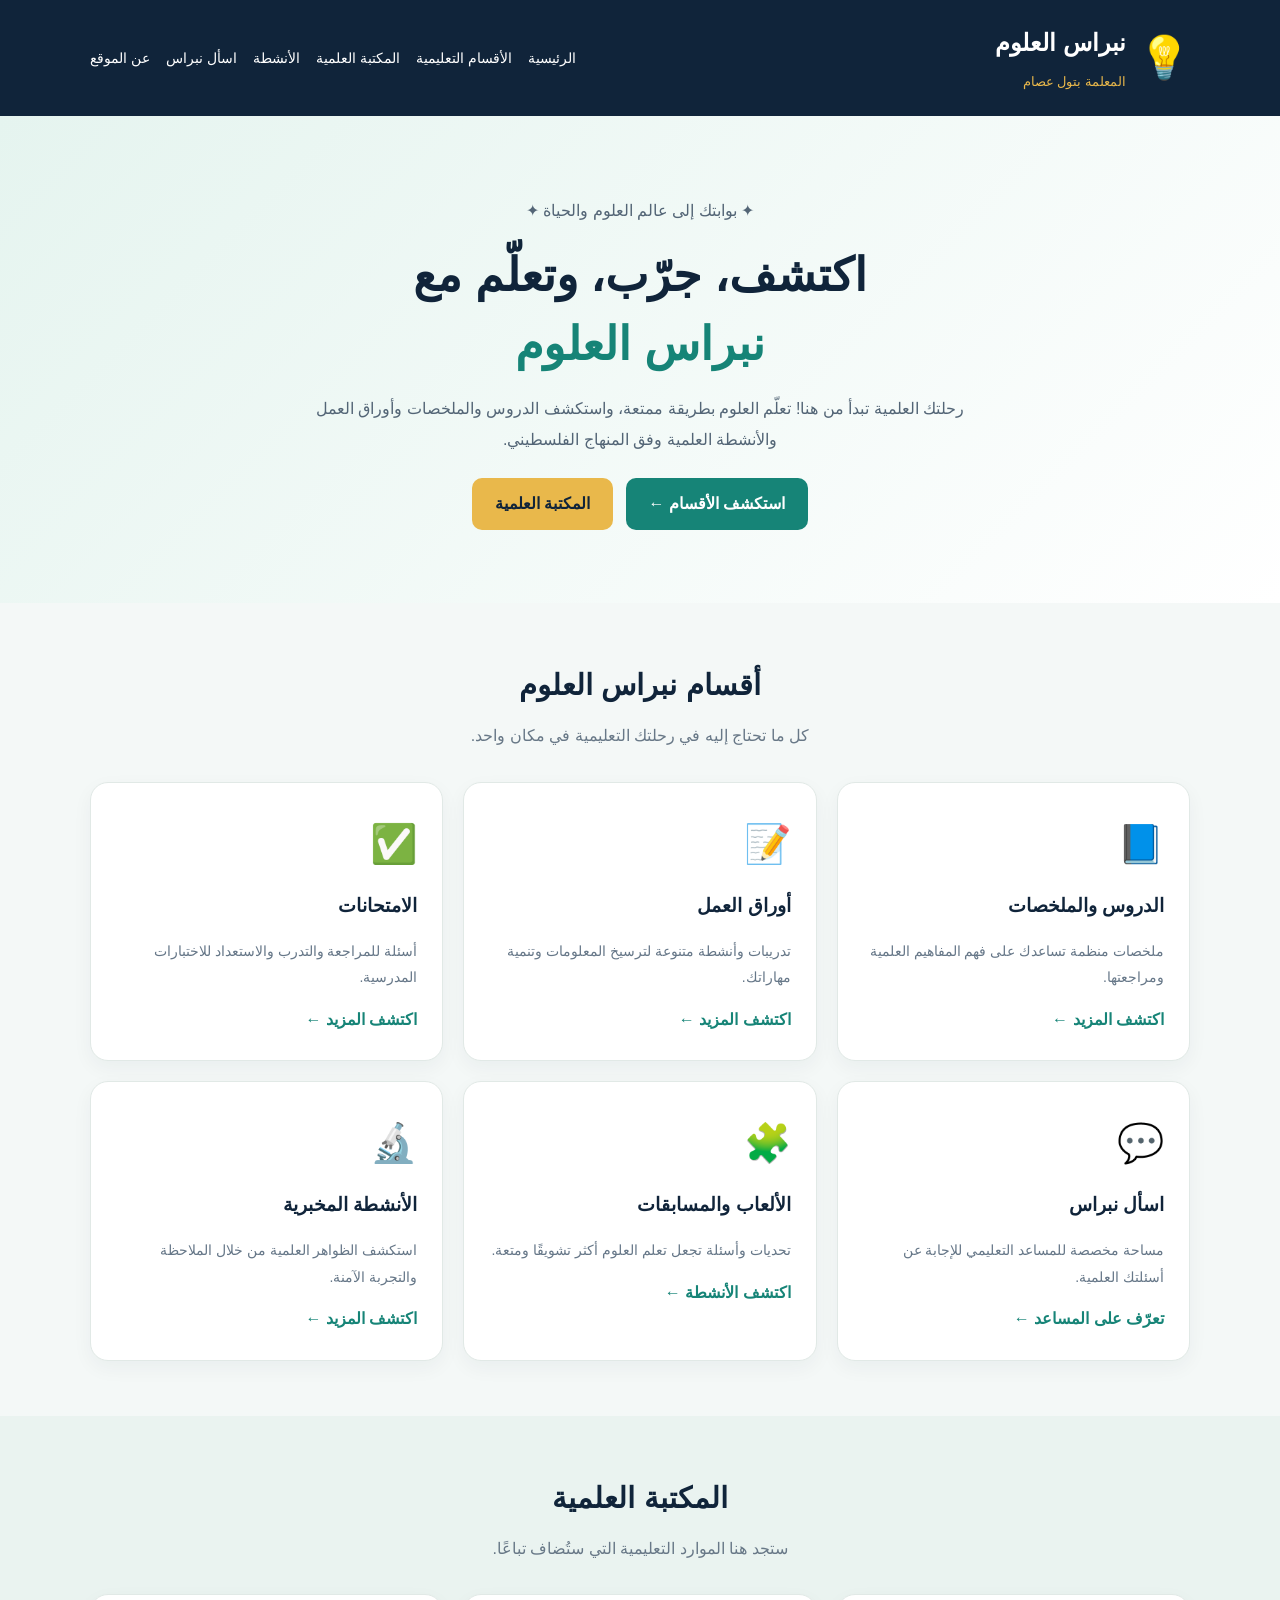
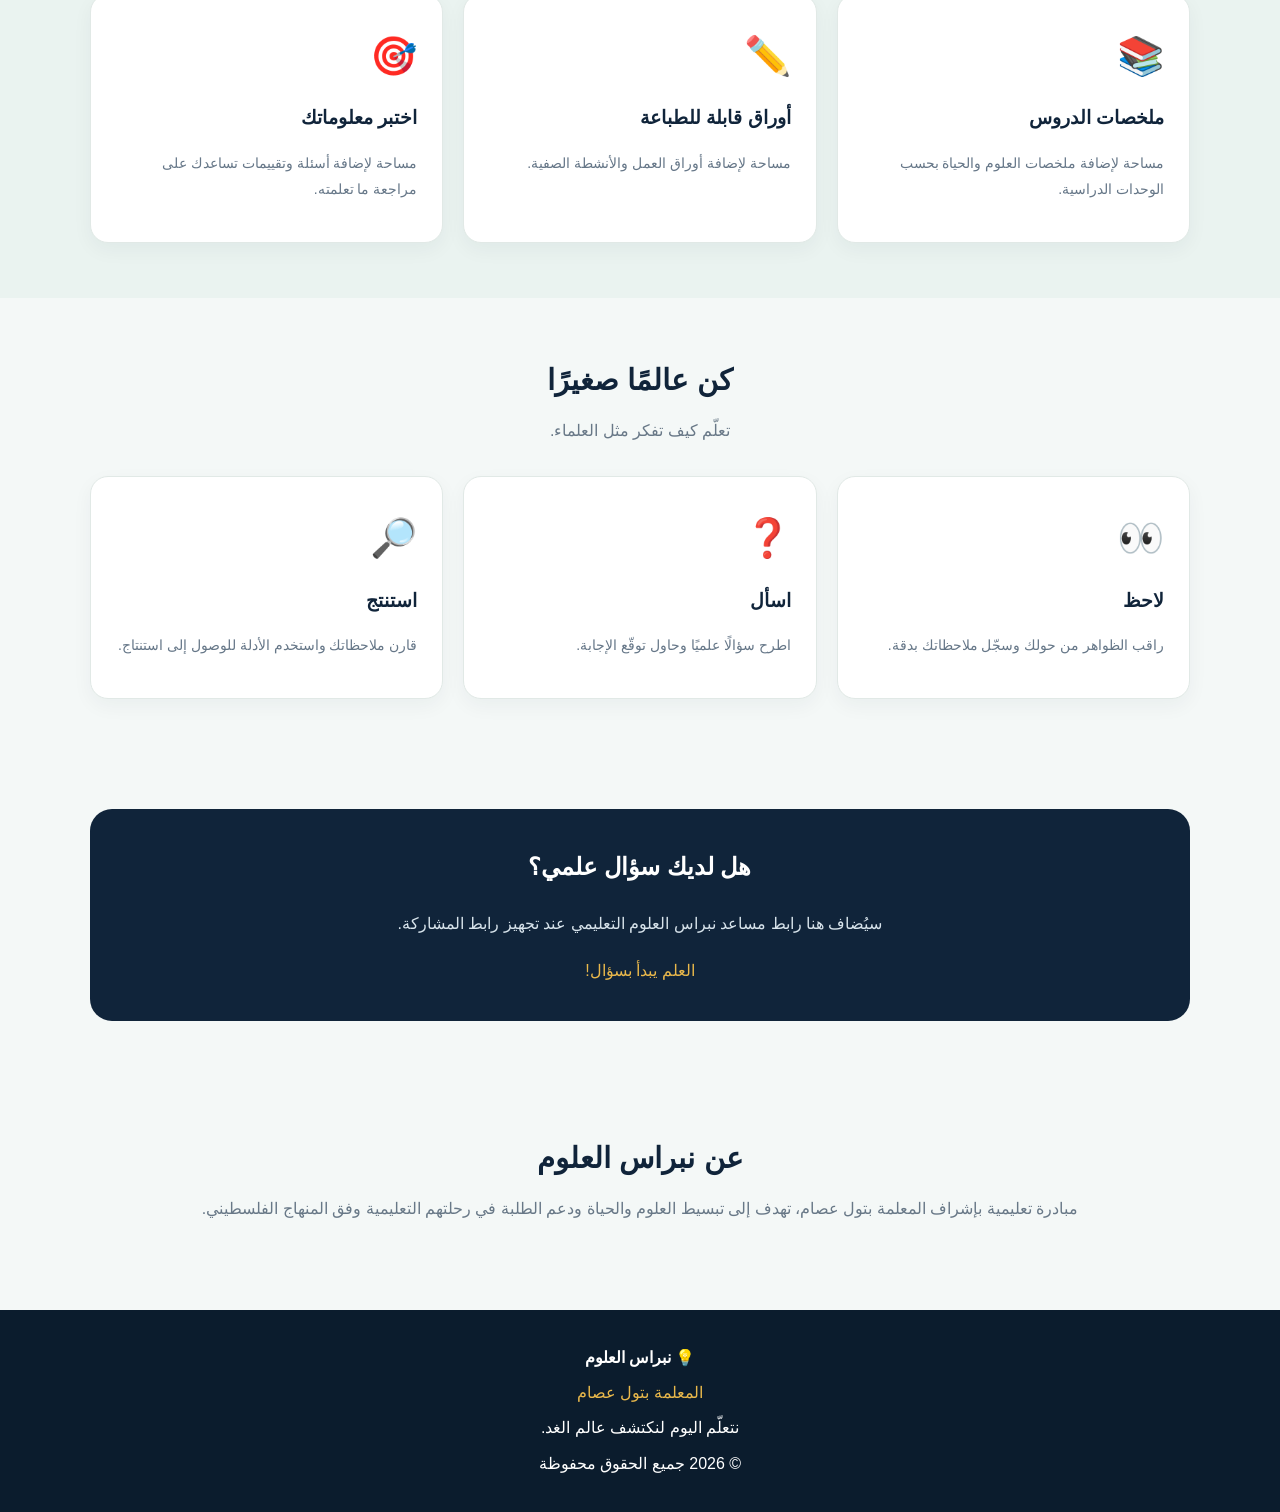
==== index.html @ f8dbb3ec "Create index.html" ====
<!DOCTYPE html>
<html lang="ar" dir="rtl">
<head>
<meta charset="UTF-8">
<meta name="viewport" content="width=device-width, initial-scale=1.0">
<meta name="theme-color" content="#10243a">
<title>نبراس العلوم | المعلمة بتول عصام</title>
<style>
:root {
  --navy: #10243a;
  --green: #168477;
  --gold: #e9b84b;
  --light: #f4f8f7;
  --white: #ffffff;
}
* { box-sizing: border-box; }
html { scroll-behavior: smooth; }
body {
  margin: 0;
  font-family: Tahoma, Arial, sans-serif;
  background: var(--light);
  color: #263849;
  line-height: 1.9;
}
.container {
  width: 92%;
  max-width: 1100px;
  margin: auto;
}
header {
  background: var(--navy);
  color: white;
  padding: 18px 0;
}
.header-content {
  display: flex;
  align-items: center;
  justify-content: space-between;
  gap: 15px;
}
.logo {
  display: flex;
  align-items: center;
  gap: 12px;
}
.logo-icon { font-size: 42px; }
.logo h1 { font-size: 24px; margin: 0; }
.logo small { color: var(--gold); }
nav {
  display: flex;
  flex-wrap: wrap;
  gap: 16px;
}
nav a {
  color: white;
  text-decoration: none;
  font-size: 14px;
}
nav a:hover { color: var(--gold); }
.hero {
  padding: 65px 0;
  background: linear-gradient(135deg, #e5f4ef, #ffffff);
  text-align: center;
}
.hero h2 {
  color: var(--navy);
  font-size: clamp(30px, 5vw, 46px);
  line-height: 1.5;
  margin: 10px 0;
}
.hero h2 span { color: var(--green); }
.hero p {
  max-width: 700px;
  margin: 15px auto;
  color: #536576;
}
.button {
  display: inline-block;
  padding: 11px 23px;
  margin: 8px 4px;
  border-radius: 10px;
  background: var(--green);
  color: white;
  text-decoration: none;
  font-weight: bold;
}
.button.secondary {
  background: var(--gold);
  color: var(--navy);
}
section { padding: 55px 0; }
.section-title {
  text-align: center;
  color: var(--navy);
  font-size: 29px;
  margin: 0 0 8px;
}
.section-desc {
  text-align: center;
  color: #687887;
  margin: 0 auto 30px;
}
.cards {
  display: grid;
  grid-template-columns: repeat(3, 1fr);
  gap: 20px;
}
.card {
  background: var(--white);
  padding: 25px;
  border-radius: 18px;
  border: 1px solid #e1e9e6;
  box-shadow: 0 7px 20px #10243a0c;
  transition: transform .2s;
}
.card:hover { transform: translateY(-4px); }
.card .icon { font-size: 38px; }
.card h3 { color: var(--navy); margin: 8px 0; }
.card p { color: #667788; font-size: 14px; }
.card a {
  color: var(--green);
  font-weight: bold;
  text-decoration: none;
}
.soft { background: #eaf3f0; }
.callout {
  background: var(--navy);
  color: white;
  padding: 35px;
  border-radius: 22px;
  text-align: center;
}
.callout h2 { margin-top: 0; }
.callout p { color: #d7e3eb; }
footer {
  background: #0b1c2d;
  color: white;
  text-align: center;
  padding: 28px 10px;
}
footer p { margin: 5px; }
.gold { color: var(--gold); }
@media (max-width: 760px) {
  .header-content {
    flex-direction: column;
    text-align: center;
  }
  nav { justify-content: center; gap: 10px 14px; }
  .cards { grid-template-columns: repeat(2, 1fr); }
  .hero { padding: 45px 0; }
}
@media (max-width: 480px) {
  .cards { grid-template-columns: 1fr; }
  .logo h1 { font-size: 21px; }
  nav a { font-size: 13px; }
  .callout { padding: 25px 18px; }
}
</style>
</head>
<body>

<header id="home">
  <div class="container header-content">
    <div class="logo">
      <span class="logo-icon">💡</span>
      <div>
        <h1>نبراس العلوم</h1>
        <small>المعلمة بتول عصام</small>
      </div>
    </div>
    <nav>
      <a href="#home">الرئيسية</a>
      <a href="#sections">الأقسام التعليمية</a>
      <a href="#library">المكتبة العلمية</a>
      <a href="#activities">الأنشطة</a>
      <a href="#ask">اسأل نبراس</a>
      <a href="#about">عن الموقع</a>
    </nav>
  </div>
</header>

<main>
  <section class="hero">
    <div class="container">
      <p>✦ بوابتك إلى عالم العلوم والحياة ✦</p>
      <h2>اكتشف، جرّب، وتعلّم مع<br><span>نبراس العلوم</span></h2>
      <p>
        رحلتك العلمية تبدأ من هنا! تعلّم العلوم بطريقة ممتعة،
        واستكشف الدروس والملخصات وأوراق العمل والأنشطة العلمية
        وفق المنهاج الفلسطيني.
      </p>
      <a class="button" href="#sections">استكشف الأقسام ←</a>
      <a class="button secondary" href="#library">المكتبة العلمية</a>
    </div>
  </section>

  <section id="sections">
    <div class="container">
      <h2 class="section-title">أقسام نبراس العلوم</h2>
      <p class="section-desc">كل ما تحتاج إليه في رحلتك التعليمية في مكان واحد.</p>

      <div class="cards">
        <article class="card">
          <div class="icon">📘</div>
          <h3>الدروس والملخصات</h3>
          <p>ملخصات منظمة تساعدك على فهم المفاهيم العلمية ومراجعتها.</p>
          <a href="#library">اكتشف المزيد ←</a>
        </article>

        <article class="card">
          <div class="icon">📝</div>
          <h3>أوراق العمل</h3>
          <p>تدريبات وأنشطة متنوعة لترسيخ المعلومات وتنمية مهاراتك.</p>
          <a href="#library">اكتشف المزيد ←</a>
        </article>

        <article class="card">
          <div class="icon">✅</div>
          <h3>الامتحانات</h3>
          <p>أسئلة للمراجعة والتدرب والاستعداد للاختبارات المدرسية.</p>
          <a href="#library">اكتشف المزيد ←</a>
        </article>

        <article class="card">
          <div class="icon">💬</div>
          <h3>اسأل نبراس</h3>
          <p>مساحة مخصصة للمساعد التعليمي للإجابة عن أسئلتك العلمية.</p>
          <a href="#ask">تعرّف على المساعد ←</a>
        </article>

        <article class="card">
          <div class="icon">🧩</div>
          <h3>الألعاب والمسابقات</h3>
          <p>تحديات وأسئلة تجعل تعلم العلوم أكثر تشويقًا ومتعة.</p>
          <a href="#activities">اكتشف الأنشطة ←</a>
        </article>

        <article class="card">
          <div class="icon">🔬</div>
          <h3>الأنشطة المخبرية</h3>
          <p>استكشف الظواهر العلمية من خلال الملاحظة والتجربة الآمنة.</p>
          <a href="#activities">اكتشف المزيد ←</a>
        </article>
      </div>
    </div>
  </section>

  <section class="soft" id="library">
    <div class="container">
      <h2 class="section-title">المكتبة العلمية</h2>
      <p class="section-desc">ستجد هنا الموارد التعليمية التي ستُضاف تباعًا.</p>

      <div class="cards">
        <article class="card">
          <div class="icon">📚</div>
          <h3>ملخصات الدروس</h3>
          <p>مساحة لإضافة ملخصات العلوم والحياة بحسب الوحدات الدراسية.</p>
        </article>
        <article class="card">
          <div class="icon">✏️</div>
          <h3>أوراق قابلة للطباعة</h3>
          <p>مساحة لإضافة أوراق العمل والأنشطة الصفية.</p>
        </article>
        <article class="card">
          <div class="icon">🎯</div>
          <h3>اختبر معلوماتك</h3>
          <p>مساحة لإضافة أسئلة وتقييمات تساعدك على مراجعة ما تعلمته.</p>
        </article>
      </div>
    </div>
  </section>

  <section id="activities">
    <div class="container">
      <h2 class="section-title">كن عالمًا صغيرًا</h2>
      <p class="section-desc">تعلّم كيف تفكر مثل العلماء.</p>
      <div class="cards">
        <article class="card">
          <div class="icon">👀</div>
          <h3>لاحظ</h3>
          <p>راقب الظواهر من حولك وسجّل ملاحظاتك بدقة.</p>
        </article>
        <article class="card">
          <div class="icon">❓</div>
          <h3>اسأل</h3>
          <p>اطرح سؤالًا علميًا وحاول توقّع الإجابة.</p>
        </article>
        <article class="card">
          <div class="icon">🔎</div>
          <h3>استنتج</h3>
          <p>قارن ملاحظاتك واستخدم الأدلة للوصول إلى استنتاج.</p>
        </article>
      </div>
    </div>
  </section>

  <section id="ask">
    <div class="container">
      <div class="callout">
        <h2>هل لديك سؤال علمي؟</h2>
        <p>سيُضاف هنا رابط مساعد نبراس العلوم التعليمي عند تجهيز رابط المشاركة.</p>
        <span class="gold">العلم يبدأ بسؤال!</span>
      </div>
    </div>
  </section>

  <section id="about">
    <div class="container">
      <h2 class="section-title">عن نبراس العلوم</h2>
      <p class="section-desc">
        مبادرة تعليمية بإشراف المعلمة بتول عصام، تهدف إلى تبسيط العلوم
        والحياة ودعم الطلبة في رحلتهم التعليمية وفق المنهاج الفلسطيني.
      </p>
    </div>
  </section>
</main>

<footer>
  <p><strong>💡 نبراس العلوم</strong></p>
  <p class="gold">المعلمة بتول عصام</p>
  <p>نتعلّم اليوم لنكتشف عالم الغد.</p>
  <p>© <span id="year"></span> جميع الحقوق محفوظة</p>
</footer>

<script>
document.getElementById("year").textContent = new Date().getFullYear();
</script>
</body>
</html>
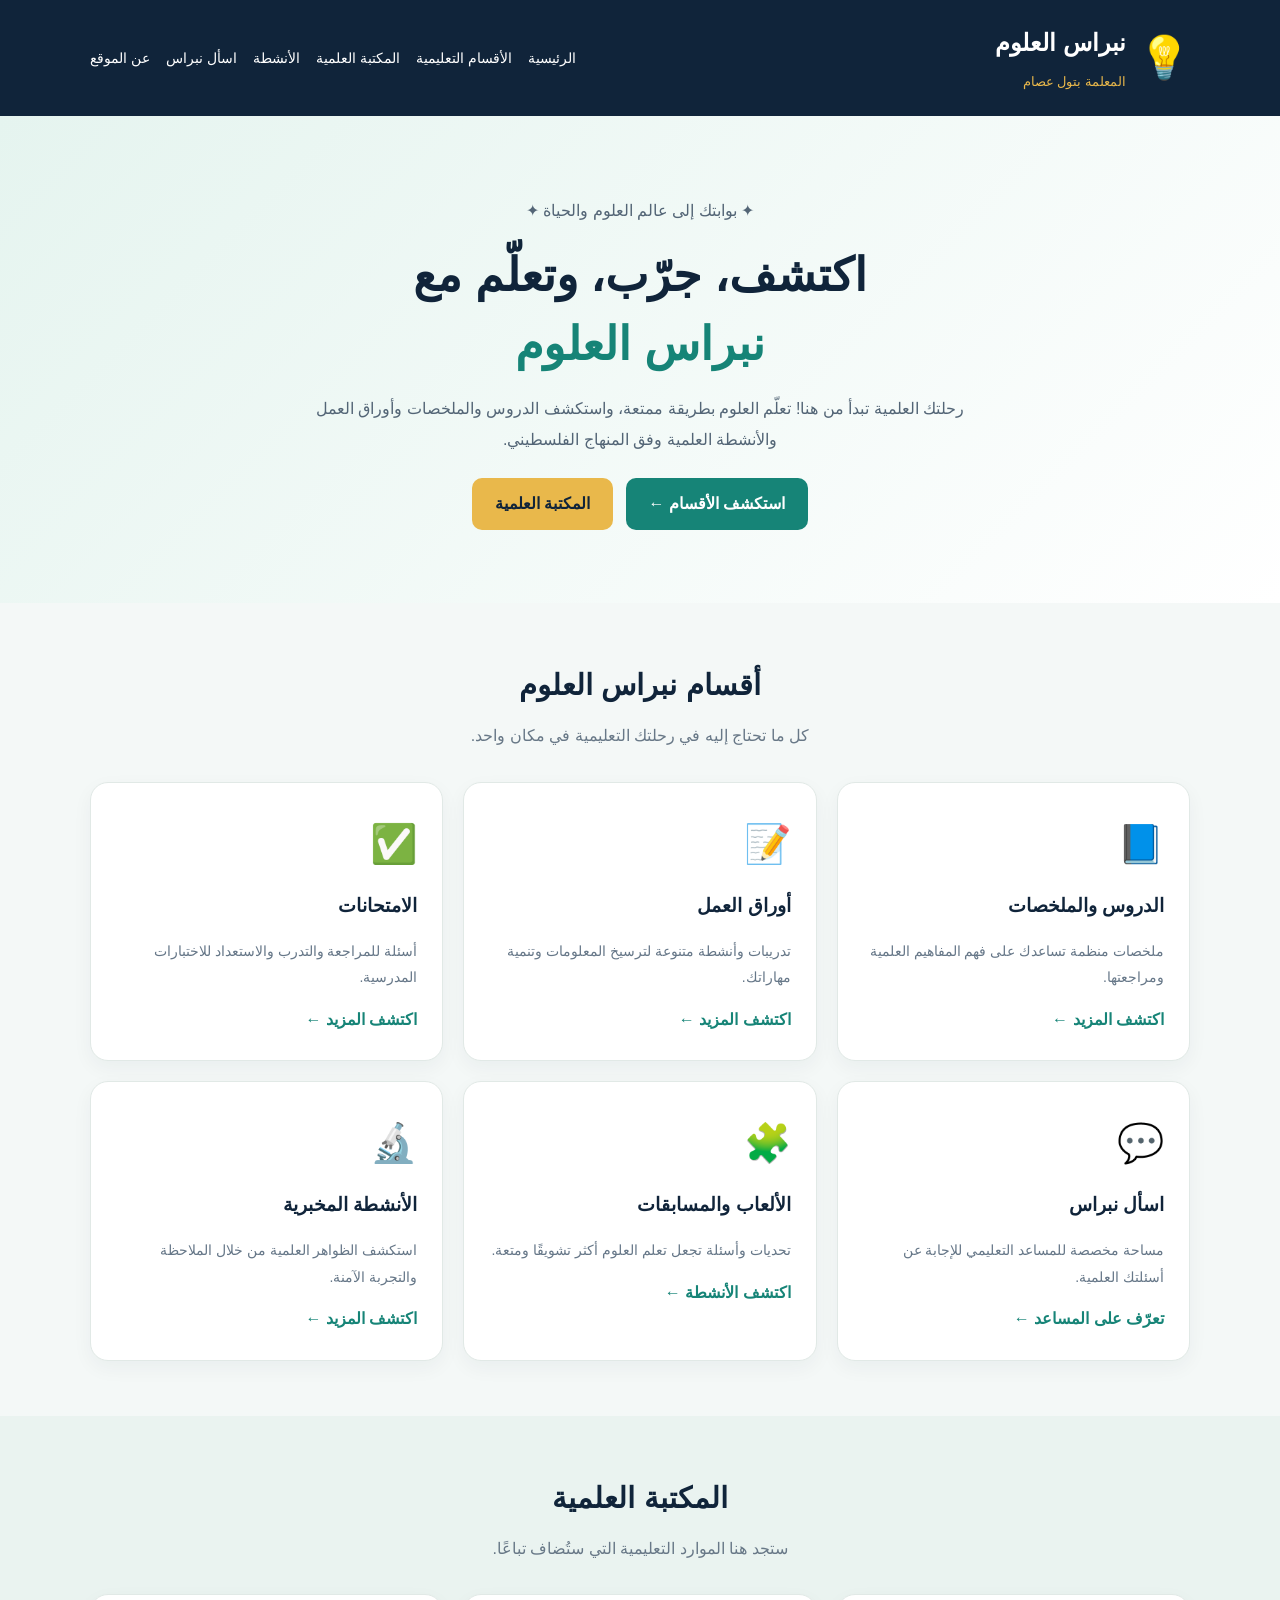
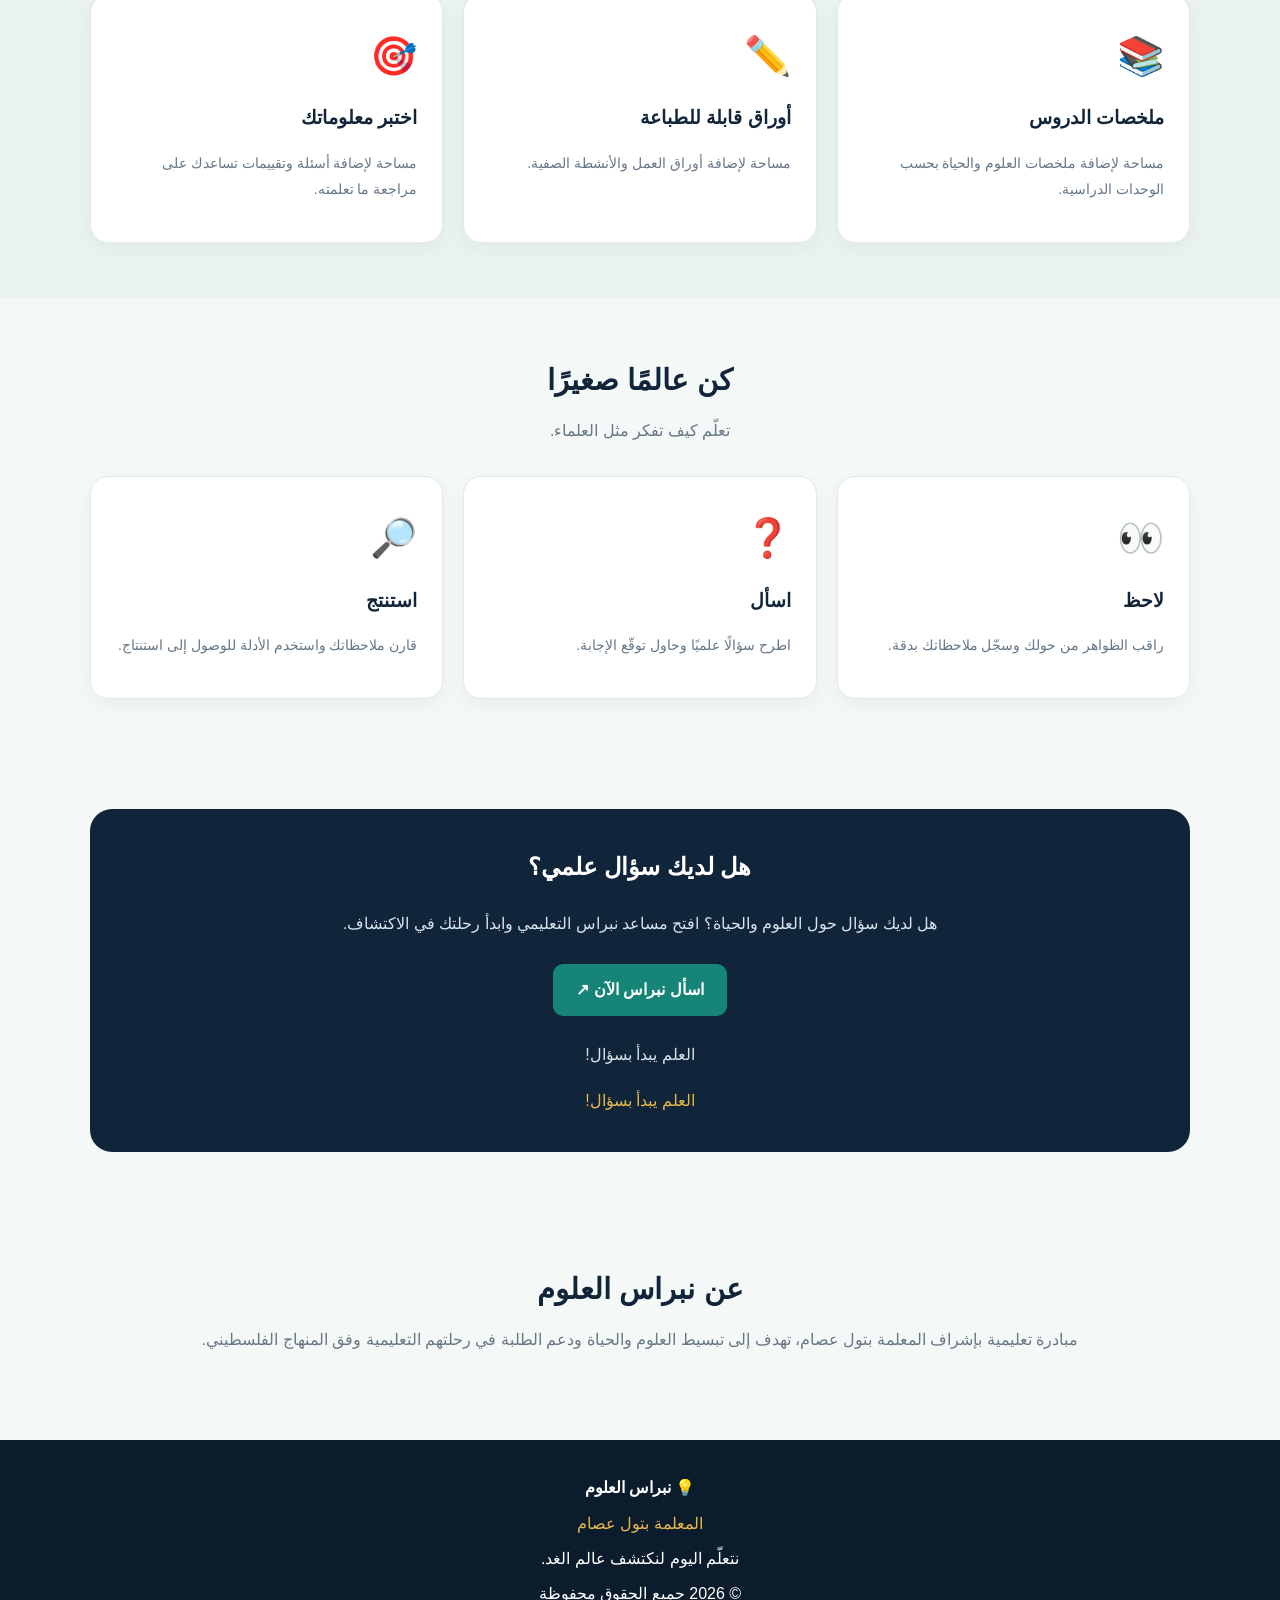
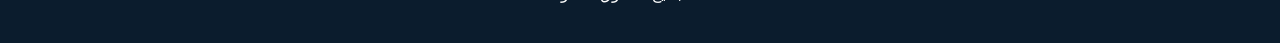
==== commit 74845a31: "Update index.html" ====
--- a/index.html
+++ b/index.html
@@ -299,7 +299,11 @@
     <div class="container">
       <div class="callout">
         <h2>هل لديك سؤال علمي؟</h2>
-        <p>سيُضاف هنا رابط مساعد نبراس العلوم التعليمي عند تجهيز رابط المشاركة.</p>
+        <p>
+<p>هل لديك سؤال حول العلوم والحياة؟ افتح مساعد نبراس التعليمي وابدأ رحلتك في الاكتشاف.</p>
+<a class="button" href="https://gemini.google.com/gem/1Fbq95XY2FA5H3JdDsnmWqwN279ZZmVLr?usp=sharing" target="_blank" rel="noopener noreferrer">اسأل نبراس الآن ↗</a>
+<p class="gold">العلم يبدأ بسؤال!</p>
+
         <span class="gold">العلم يبدأ بسؤال!</span>
       </div>
     </div>
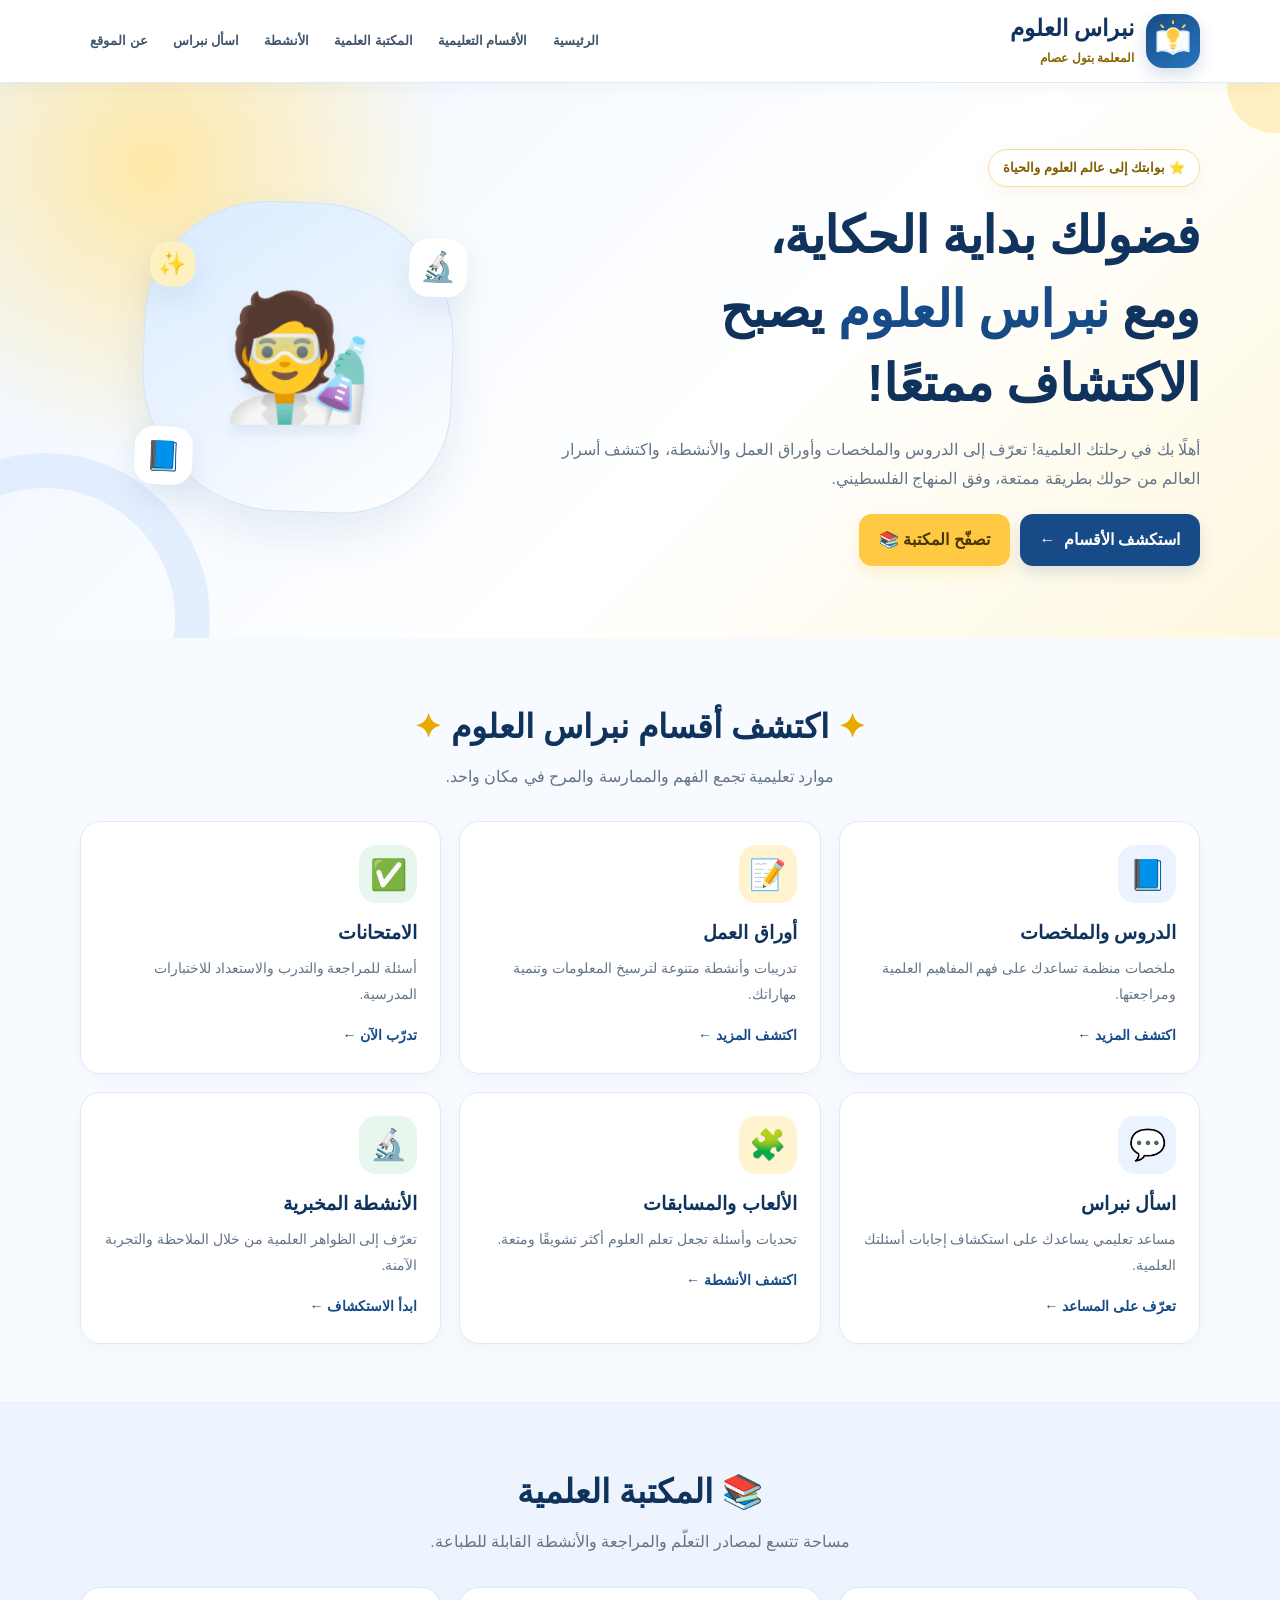
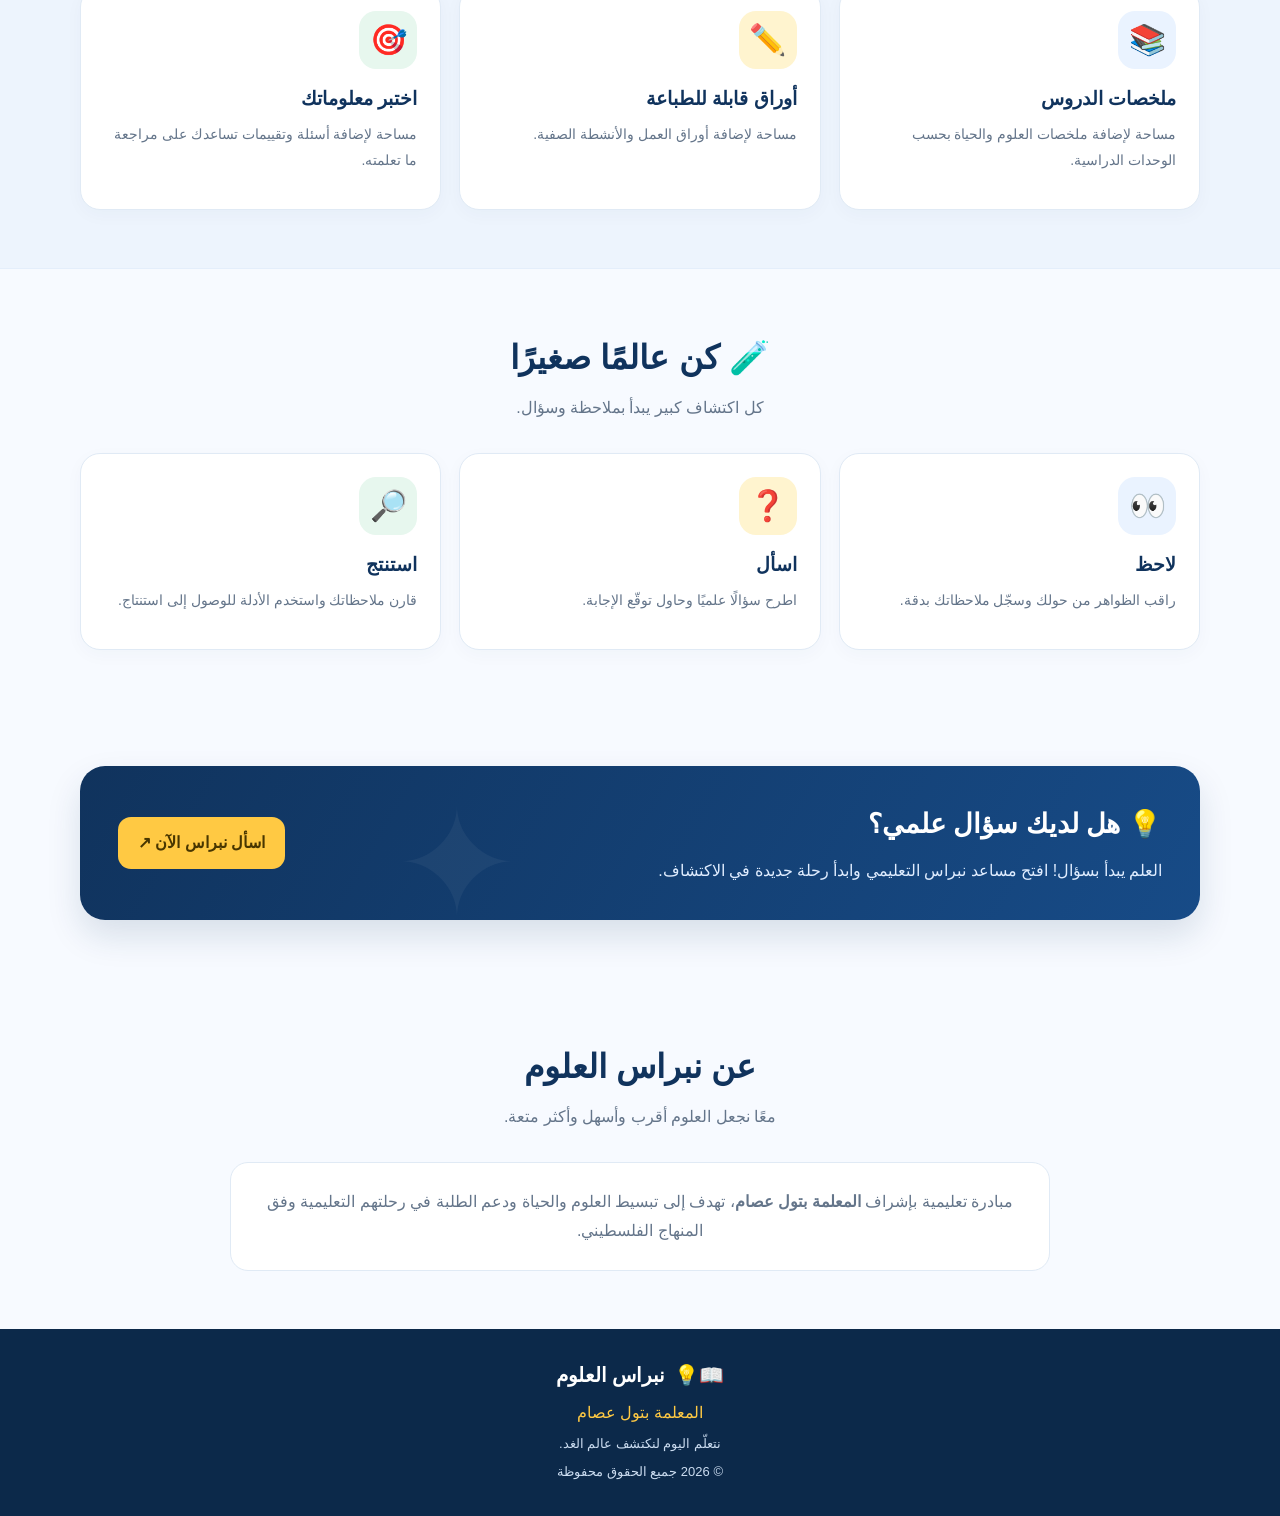
==== commit 5af54f9c: "Redesign Nibras Science homepage with blue and gold branding" ====
--- a/index.html
+++ b/index.html
@@ -1,175 +1,98 @@
-
 <!DOCTYPE html>
 <html lang="ar" dir="rtl">
 <head>
 <meta charset="UTF-8">
 <meta name="viewport" content="width=device-width, initial-scale=1.0">
-<meta name="theme-color" content="#10243a">
+<meta name="theme-color" content="#123b70">
+<meta name="description" content="نبراس العلوم مع المعلمة بتول عصام — بوابتك الممتعة لتعلّم العلوم والحياة وفق المنهاج الفلسطيني.">
 <title>نبراس العلوم | المعلمة بتول عصام</title>
 <style>
-:root {
-  --navy: #10243a;
-  --green: #168477;
-  --gold: #e9b84b;
-  --light: #f4f8f7;
-  --white: #ffffff;
-}
-* { box-sizing: border-box; }
-html { scroll-behavior: smooth; }
-body {
-  margin: 0;
-  font-family: Tahoma, Arial, sans-serif;
-  background: var(--light);
-  color: #263849;
-  line-height: 1.9;
-}
-.container {
-  width: 92%;
-  max-width: 1100px;
-  margin: auto;
-}
-header {
-  background: var(--navy);
-  color: white;
-  padding: 18px 0;
-}
-.header-content {
-  display: flex;
-  align-items: center;
-  justify-content: space-between;
-  gap: 15px;
-}
-.logo {
-  display: flex;
-  align-items: center;
-  gap: 12px;
-}
-.logo-icon { font-size: 42px; }
-.logo h1 { font-size: 24px; margin: 0; }
-.logo small { color: var(--gold); }
-nav {
-  display: flex;
-  flex-wrap: wrap;
-  gap: 16px;
-}
-nav a {
-  color: white;
-  text-decoration: none;
-  font-size: 14px;
-}
-nav a:hover { color: var(--gold); }
-.hero {
-  padding: 65px 0;
-  background: linear-gradient(135deg, #e5f4ef, #ffffff);
-  text-align: center;
-}
-.hero h2 {
-  color: var(--navy);
-  font-size: clamp(30px, 5vw, 46px);
-  line-height: 1.5;
-  margin: 10px 0;
-}
-.hero h2 span { color: var(--green); }
-.hero p {
-  max-width: 700px;
-  margin: 15px auto;
-  color: #536576;
-}
-.button {
-  display: inline-block;
-  padding: 11px 23px;
-  margin: 8px 4px;
-  border-radius: 10px;
-  background: var(--green);
-  color: white;
-  text-decoration: none;
-  font-weight: bold;
-}
-.button.secondary {
-  background: var(--gold);
-  color: var(--navy);
-}
-section { padding: 55px 0; }
-.section-title {
-  text-align: center;
-  color: var(--navy);
-  font-size: 29px;
-  margin: 0 0 8px;
-}
-.section-desc {
-  text-align: center;
-  color: #687887;
-  margin: 0 auto 30px;
-}
-.cards {
-  display: grid;
-  grid-template-columns: repeat(3, 1fr);
-  gap: 20px;
-}
-.card {
-  background: var(--white);
-  padding: 25px;
-  border-radius: 18px;
-  border: 1px solid #e1e9e6;
-  box-shadow: 0 7px 20px #10243a0c;
-  transition: transform .2s;
-}
-.card:hover { transform: translateY(-4px); }
-.card .icon { font-size: 38px; }
-.card h3 { color: var(--navy); margin: 8px 0; }
-.card p { color: #667788; font-size: 14px; }
-.card a {
-  color: var(--green);
-  font-weight: bold;
-  text-decoration: none;
-}
-.soft { background: #eaf3f0; }
-.callout {
-  background: var(--navy);
-  color: white;
-  padding: 35px;
-  border-radius: 22px;
-  text-align: center;
-}
-.callout h2 { margin-top: 0; }
-.callout p { color: #d7e3eb; }
-footer {
-  background: #0b1c2d;
-  color: white;
-  text-align: center;
-  padding: 28px 10px;
-}
-footer p { margin: 5px; }
-.gold { color: var(--gold); }
-@media (max-width: 760px) {
-  .header-content {
-    flex-direction: column;
-    text-align: center;
-  }
-  nav { justify-content: center; gap: 10px 14px; }
-  .cards { grid-template-columns: repeat(2, 1fr); }
-  .hero { padding: 45px 0; }
-}
-@media (max-width: 480px) {
-  .cards { grid-template-columns: 1fr; }
-  .logo h1 { font-size: 21px; }
-  nav a { font-size: 13px; }
-  .callout { padding: 25px 18px; }
-}
+:root{--blue:#174b87;--blue-deep:#10335d;--blue-soft:#eaf3ff;--gold:#ffc943;--gold-deep:#e8a900;--ink:#24364b;--muted:#64758a;--paper:#f7faff;--white:#fff;--line:#e0eaf5;--shadow:0 12px 32px rgba(23,75,135,.09)}
+*{box-sizing:border-box}
+html{scroll-behavior:smooth;scroll-padding-top:95px}
+body{margin:0;font-family:Tahoma,Arial,sans-serif;background:var(--paper);color:var(--ink);line-height:1.85}
+a{transition:all .2s ease}
+.container{width:min(1120px,92%);margin:auto}
+header{position:sticky;top:0;z-index:20;background:rgba(255,255,255,.96);backdrop-filter:blur(12px);border-bottom:1px solid var(--line);box-shadow:0 4px 18px rgba(16,51,93,.04)}
+.header-content{min-height:82px;display:flex;align-items:center;justify-content:space-between;gap:22px;padding:10px 0}
+.logo{display:flex;align-items:center;gap:12px;text-decoration:none;color:inherit;flex-shrink:0}
+.logo-mark{width:54px;height:54px;display:grid;place-items:center;border-radius:17px;background:linear-gradient(145deg,var(--blue),#2876bd);box-shadow:0 7px 16px #174b872e}
+.logo-mark svg{width:42px;height:42px}
+.logo h1{font-size:23px;line-height:1.35;margin:0;color:var(--blue-deep);font-weight:900}
+.logo small{display:block;color:#8a6500;font-size:12px;font-weight:700;margin-top:3px}
+nav{display:flex;align-items:center;justify-content:flex-end;flex-wrap:wrap;gap:5px}
+nav a{color:#40566f;text-decoration:none;font-size:13px;font-weight:700;padding:8px 10px;border-radius:10px}
+nav a:hover,nav a:focus{background:var(--blue-soft);color:var(--blue)}
+.hero{position:relative;overflow:hidden;padding:66px 0 72px;background:radial-gradient(circle at 12% 15%,#ffe9a7 0,transparent 24%),linear-gradient(135deg,#edf5ff 0%,#fff 58%,#fff8df 100%)}
+.hero:before,.hero:after{content:"";position:absolute;border-radius:50%;pointer-events:none}
+.hero:before{width:260px;height:260px;border:35px solid #dceaff;left:-120px;bottom:-145px;opacity:.75}
+.hero:after{width:95px;height:95px;background:#ffe7a0;right:-42px;top:-45px;opacity:.6}
+.hero-grid{position:relative;z-index:1;display:grid;grid-template-columns:1.2fr .8fr;align-items:center;gap:32px}
+.eyebrow{display:inline-flex;align-items:center;gap:8px;background:#fff;border:1px solid #f4df9b;color:#815e00;border-radius:999px;padding:6px 14px;font-size:13px;font-weight:800;box-shadow:0 5px 15px #8c6a1010;margin:0 0 12px}
+.hero h2{font-size:clamp(31px,4.5vw,51px);line-height:1.45;letter-spacing:-.5px;color:var(--blue-deep);margin:0 0 14px}
+.hero h2 span{color:var(--blue);position:relative;white-space:nowrap}
+.hero-copy{font-size:16px;color:var(--muted);max-width:640px;margin:0 0 20px}
+.actions{display:flex;flex-wrap:wrap;gap:10px}
+.button{display:inline-flex;align-items:center;justify-content:center;gap:8px;padding:11px 20px;border-radius:13px;background:var(--blue);color:#fff;text-decoration:none;font-weight:800;box-shadow:0 7px 16px #174b8726}
+.button:hover{transform:translateY(-2px);background:var(--blue-deep)}
+.button.secondary{background:var(--gold);color:#483600;box-shadow:0 7px 16px #e8a90026}
+.button.secondary:hover{background:#ffda6f}
+.hero-art{min-height:280px;display:grid;place-items:center;position:relative}
+.art-card{width:min(310px,100%);aspect-ratio:1/1;display:grid;place-items:center;border-radius:40% 45% 35% 45%;background:linear-gradient(145deg,#d8eaff,#fff);border:1px solid #d1e3f9;box-shadow:0 20px 45px #174b8718;position:relative;transform:rotate(2deg)}
+.science-boy{font-size:122px;line-height:1;filter:drop-shadow(0 9px 6px #174b8715);transform:rotate(-2deg)}
+.float-icon{position:absolute;display:grid;place-items:center;width:58px;height:58px;border-radius:19px;background:white;box-shadow:var(--shadow);font-size:29px}
+.float-icon.one{top:10%;right:-4%}.float-icon.two{bottom:7%;left:-2%}.float-icon.three{top:14%;left:1%;width:45px;height:45px;font-size:23px;background:#fff1bf}
+section{padding:58px 0}
+.section-heading{text-align:center;margin-bottom:30px}
+.section-heading h2{color:var(--blue-deep);font-size:clamp(25px,3vw,33px);margin:0 0 5px}
+.section-heading p{color:var(--muted);margin:0}
+.section-heading .spark{color:var(--gold-deep)}
+.cards{display:grid;grid-template-columns:repeat(3,minmax(0,1fr));gap:18px}
+.card{background:var(--white);padding:23px;border:1px solid var(--line);border-radius:20px;box-shadow:0 5px 18px #10335d08;transition:transform .22s,box-shadow .22s;position:relative;overflow:hidden}
+.card:before{content:"";position:absolute;inset:0 0 auto;height:4px;background:linear-gradient(90deg,var(--blue),var(--gold));opacity:0;transition:opacity .2s}
+.card:hover{transform:translateY(-5px);box-shadow:var(--shadow)}
+.card:hover:before{opacity:1}
+.card .icon{width:58px;height:58px;display:grid;place-items:center;background:var(--blue-soft);border-radius:17px;font-size:30px;margin-bottom:12px}
+.card:nth-child(3n+2) .icon{background:#fff4cf}
+.card:nth-child(3n) .icon{background:#e7f7ee}
+.card h3{color:var(--blue-deep);font-size:19px;margin:0 0 6px}
+.card p{color:var(--muted);font-size:14px;margin:0 0 12px}
+.card a{color:var(--blue);font-size:14px;font-weight:900;text-decoration:none}
+.card a:hover{text-decoration:underline}
+.soft{background:#edf4fd;border-top:1px solid #e4eefb;border-bottom:1px solid #e4eefb}
+.callout{display:flex;align-items:center;justify-content:space-between;gap:24px;padding:34px 38px;border-radius:25px;background:linear-gradient(120deg,var(--blue-deep),var(--blue));color:white;box-shadow:0 16px 34px #10335d22;position:relative;overflow:hidden}
+.callout:after{content:"✦";position:absolute;left:28%;top:-40px;font-size:150px;color:#ffffff0c}
+.callout h2{margin:0 0 7px;font-size:27px}
+.callout p{color:#e0edff;margin:0;max-width:650px}
+.callout .button{background:var(--gold);color:#483600;white-space:nowrap;box-shadow:none}
+.callout .button:hover{background:#ffda6f}
+.about-note{max-width:820px;margin:auto;text-align:center;background:#fff;border:1px solid var(--line);padding:24px;border-radius:18px;color:var(--muted)}
+footer{background:#0c294a;color:#fff;text-align:center;padding:28px 12px}
+.footer-brand{display:flex;justify-content:center;align-items:center;gap:9px;font-size:20px;font-weight:900}
+footer p{margin:4px}
+footer .gold{color:var(--gold)}
+footer .tagline{color:#cbdcf0;font-size:13px}
+@media(max-width:850px){.header-content{flex-direction:column;gap:8px;padding:12px 0}.logo{justify-content:center}nav{justify-content:center}.hero-grid{grid-template-columns:1fr;text-align:center}.hero-copy{margin-left:auto;margin-right:auto}.actions{justify-content:center}.hero-art{min-height:245px;grid-row:1}.art-card{width:230px}.science-boy{font-size:100px}.cards{grid-template-columns:repeat(2,minmax(0,1fr))}.callout{flex-direction:column;text-align:center}}
+@media(max-width:520px){.logo h1{font-size:21px}.logo-mark{width:48px;height:48px}nav{gap:3px}nav a{font-size:12px;padding:7px}.hero{padding:40px 0 48px}.hero-art{min-height:215px}.art-card{width:195px}.science-boy{font-size:85px}.float-icon{width:46px;height:46px;font-size:23px;border-radius:15px}.cards{grid-template-columns:1fr;gap:13px}section{padding:43px 0}.card{padding:20px}.callout{padding:28px 20px}.callout h2{font-size:24px}.section-heading{margin-bottom:22px}}
+@media(prefers-reduced-motion:reduce){html{scroll-behavior:auto}*,*:before,*:after{transition:none!important}}
 </style>
 </head>
 <body>
-
 <header id="home">
   <div class="container header-content">
-    <div class="logo">
-      <span class="logo-icon">💡</span>
-      <div>
-        <h1>نبراس العلوم</h1>
-        <small>المعلمة بتول عصام</small>
-      </div>
-    </div>
-    <nav>
+    <a class="logo" href="#home" aria-label="نبراس العلوم - الصفحة الرئيسية">
+      <span class="logo-mark" aria-hidden="true">
+        <svg viewBox="0 0 64 64" fill="none" xmlns="http://www.w3.org/2000/svg">
+          <path d="M8 18.5C17 15 25 17 32 23V52C24 46 16 45 8 48V18.5Z" fill="#fff" stroke="#D8E9FF" stroke-width="2.5" stroke-linejoin="round"/>
+          <path d="M56 18.5C47 15 39 17 32 23V52C40 46 48 45 56 48V18.5Z" fill="#F8FBFF" stroke="#D8E9FF" stroke-width="2.5" stroke-linejoin="round"/>
+          <path d="M32 12C26 12 22 16.5 22 22C22 26 24 28 27 31V35H37V31C40 28 42 26 42 22C42 16.5 38 12 32 12Z" fill="#FFC943" stroke="#FFF4C9" stroke-width="2"/>
+          <path d="M28 39H36M29.5 43H34.5" stroke="#FFC943" stroke-width="3" stroke-linecap="round"/>
+          <path d="M32 5V2M17 11L14 8M47 11L50 8" stroke="#FFC943" stroke-width="3" stroke-linecap="round"/>
+        </svg>
+      </span>
+      <span><h1>نبراس العلوم</h1><small>المعلمة بتول عصام</small></span>
+    </a>
+    <nav aria-label="القائمة الرئيسية">
       <a href="#home">الرئيسية</a>
       <a href="#sections">الأقسام التعليمية</a>
       <a href="#library">المكتبة العلمية</a>
@@ -179,156 +102,82 @@
     </nav>
   </div>
 </header>
-
 <main>
   <section class="hero">
-    <div class="container">
-      <p>✦ بوابتك إلى عالم العلوم والحياة ✦</p>
-      <h2>اكتشف، جرّب، وتعلّم مع<br><span>نبراس العلوم</span></h2>
-      <p>
-        رحلتك العلمية تبدأ من هنا! تعلّم العلوم بطريقة ممتعة،
-        واستكشف الدروس والملخصات وأوراق العمل والأنشطة العلمية
-        وفق المنهاج الفلسطيني.
-      </p>
-      <a class="button" href="#sections">استكشف الأقسام ←</a>
-      <a class="button secondary" href="#library">المكتبة العلمية</a>
-    </div>
-  </section>
-
-  <section id="sections">
-    <div class="container">
-      <h2 class="section-title">أقسام نبراس العلوم</h2>
-      <p class="section-desc">كل ما تحتاج إليه في رحلتك التعليمية في مكان واحد.</p>
-
-      <div class="cards">
-        <article class="card">
-          <div class="icon">📘</div>
-          <h3>الدروس والملخصات</h3>
-          <p>ملخصات منظمة تساعدك على فهم المفاهيم العلمية ومراجعتها.</p>
-          <a href="#library">اكتشف المزيد ←</a>
-        </article>
-
-        <article class="card">
-          <div class="icon">📝</div>
-          <h3>أوراق العمل</h3>
-          <p>تدريبات وأنشطة متنوعة لترسيخ المعلومات وتنمية مهاراتك.</p>
-          <a href="#library">اكتشف المزيد ←</a>
-        </article>
-
-        <article class="card">
-          <div class="icon">✅</div>
-          <h3>الامتحانات</h3>
-          <p>أسئلة للمراجعة والتدرب والاستعداد للاختبارات المدرسية.</p>
-          <a href="#library">اكتشف المزيد ←</a>
-        </article>
-
-        <article class="card">
-          <div class="icon">💬</div>
-          <h3>اسأل نبراس</h3>
-          <p>مساحة مخصصة للمساعد التعليمي للإجابة عن أسئلتك العلمية.</p>
-          <a href="#ask">تعرّف على المساعد ←</a>
-        </article>
-
-        <article class="card">
-          <div class="icon">🧩</div>
-          <h3>الألعاب والمسابقات</h3>
-          <p>تحديات وأسئلة تجعل تعلم العلوم أكثر تشويقًا ومتعة.</p>
-          <a href="#activities">اكتشف الأنشطة ←</a>
-        </article>
-
-        <article class="card">
-          <div class="icon">🔬</div>
-          <h3>الأنشطة المخبرية</h3>
-          <p>استكشف الظواهر العلمية من خلال الملاحظة والتجربة الآمنة.</p>
-          <a href="#activities">اكتشف المزيد ←</a>
-        </article>
+    <div class="container hero-grid">
+      <div>
+        <p class="eyebrow">⭐ بوابتك إلى عالم العلوم والحياة</p>
+        <h2>فضولك بداية الحكاية،<br>ومع <span>نبراس العلوم</span> يصبح الاكتشاف ممتعًا!</h2>
+        <p class="hero-copy">أهلًا بك في رحلتك العلمية! تعرّف إلى الدروس والملخصات وأوراق العمل والأنشطة، واكتشف أسرار العالم من حولك بطريقة ممتعة، وفق المنهاج الفلسطيني.</p>
+        <div class="actions">
+          <a class="button" href="#sections">استكشف الأقسام <span aria-hidden="true">←</span></a>
+          <a class="button secondary" href="#library">تصفّح المكتبة 📚</a>
+        </div>
+      </div>
+      <div class="hero-art" aria-label="شخصية كرتونية محبة للعلوم">
+        <div class="art-card">
+          <span class="science-boy" role="img" aria-label="عالم صغير">🧑‍🔬</span>
+          <span class="float-icon one" aria-hidden="true">🔬</span>
+          <span class="float-icon two" aria-hidden="true">📘</span>
+          <span class="float-icon three" aria-hidden="true">✨</span>
+        </div>
       </div>
     </div>
   </section>
-
-  <section class="soft" id="library">
+  <section id="sections">
     <div class="container">
-      <h2 class="section-title">المكتبة العلمية</h2>
-      <p class="section-desc">ستجد هنا الموارد التعليمية التي ستُضاف تباعًا.</p>
-
+      <div class="section-heading"><h2><span class="spark">✦</span> اكتشف أقسام نبراس العلوم <span class="spark">✦</span></h2><p>موارد تعليمية تجمع الفهم والممارسة والمرح في مكان واحد.</p></div>
       <div class="cards">
-        <article class="card">
-          <div class="icon">📚</div>
-          <h3>ملخصات الدروس</h3>
-          <p>مساحة لإضافة ملخصات العلوم والحياة بحسب الوحدات الدراسية.</p>
-        </article>
-        <article class="card">
-          <div class="icon">✏️</div>
-          <h3>أوراق قابلة للطباعة</h3>
-          <p>مساحة لإضافة أوراق العمل والأنشطة الصفية.</p>
-        </article>
-        <article class="card">
-          <div class="icon">🎯</div>
-          <h3>اختبر معلوماتك</h3>
-          <p>مساحة لإضافة أسئلة وتقييمات تساعدك على مراجعة ما تعلمته.</p>
-        </article>
+        <article class="card"><div class="icon">📘</div><h3>الدروس والملخصات</h3><p>ملخصات منظمة تساعدك على فهم المفاهيم العلمية ومراجعتها.</p><a href="#library">اكتشف المزيد ←</a></article>
+        <article class="card"><div class="icon">📝</div><h3>أوراق العمل</h3><p>تدريبات وأنشطة متنوعة لترسيخ المعلومات وتنمية مهاراتك.</p><a href="#library">اكتشف المزيد ←</a></article>
+        <article class="card"><div class="icon">✅</div><h3>الامتحانات</h3><p>أسئلة للمراجعة والتدرب والاستعداد للاختبارات المدرسية.</p><a href="#library">تدرّب الآن ←</a></article>
+        <article class="card"><div class="icon">💬</div><h3>اسأل نبراس</h3><p>مساعد تعليمي يساعدك على استكشاف إجابات أسئلتك العلمية.</p><a href="#ask">تعرّف على المساعد ←</a></article>
+        <article class="card"><div class="icon">🧩</div><h3>الألعاب والمسابقات</h3><p>تحديات وأسئلة تجعل تعلم العلوم أكثر تشويقًا ومتعة.</p><a href="#activities">اكتشف الأنشطة ←</a></article>
+        <article class="card"><div class="icon">🔬</div><h3>الأنشطة المخبرية</h3><p>تعرّف إلى الظواهر العلمية من خلال الملاحظة والتجربة الآمنة.</p><a href="#activities">ابدأ الاستكشاف ←</a></article>
       </div>
     </div>
   </section>
-
-  <section id="activities">
+  <section class="soft" id="library">
     <div class="container">
-      <h2 class="section-title">كن عالمًا صغيرًا</h2>
-      <p class="section-desc">تعلّم كيف تفكر مثل العلماء.</p>
+      <div class="section-heading"><h2>📚 المكتبة العلمية</h2><p>مساحة تتسع لمصادر التعلّم والمراجعة والأنشطة القابلة للطباعة.</p></div>
       <div class="cards">
-        <article class="card">
-          <div class="icon">👀</div>
-          <h3>لاحظ</h3>
-          <p>راقب الظواهر من حولك وسجّل ملاحظاتك بدقة.</p>
-        </article>
-        <article class="card">
-          <div class="icon">❓</div>
-          <h3>اسأل</h3>
-          <p>اطرح سؤالًا علميًا وحاول توقّع الإجابة.</p>
-        </article>
-        <article class="card">
-          <div class="icon">🔎</div>
-          <h3>استنتج</h3>
-          <p>قارن ملاحظاتك واستخدم الأدلة للوصول إلى استنتاج.</p>
-        </article>
+        <article class="card"><div class="icon">📚</div><h3>ملخصات الدروس</h3><p>مساحة لإضافة ملخصات العلوم والحياة بحسب الوحدات الدراسية.</p></article>
+        <article class="card"><div class="icon">✏️</div><h3>أوراق قابلة للطباعة</h3><p>مساحة لإضافة أوراق العمل والأنشطة الصفية.</p></article>
+        <article class="card"><div class="icon">🎯</div><h3>اختبر معلوماتك</h3><p>مساحة لإضافة أسئلة وتقييمات تساعدك على مراجعة ما تعلمته.</p></article>
       </div>
     </div>
   </section>
-
+  <section id="activities">
+    <div class="container">
+      <div class="section-heading"><h2>🧪 كن عالمًا صغيرًا</h2><p>كل اكتشاف كبير يبدأ بملاحظة وسؤال.</p></div>
+      <div class="cards">
+        <article class="card"><div class="icon">👀</div><h3>لاحظ</h3><p>راقب الظواهر من حولك وسجّل ملاحظاتك بدقة.</p></article>
+        <article class="card"><div class="icon">❓</div><h3>اسأل</h3><p>اطرح سؤالًا علميًا وحاول توقّع الإجابة.</p></article>
+        <article class="card"><div class="icon">🔎</div><h3>استنتج</h3><p>قارن ملاحظاتك واستخدم الأدلة للوصول إلى استنتاج.</p></article>
+      </div>
+    </div>
+  </section>
   <section id="ask">
     <div class="container">
       <div class="callout">
-        <h2>هل لديك سؤال علمي؟</h2>
-        <p>
-<p>هل لديك سؤال حول العلوم والحياة؟ افتح مساعد نبراس التعليمي وابدأ رحلتك في الاكتشاف.</p>
-<a class="button" href="https://gemini.google.com/gem/1Fbq95XY2FA5H3JdDsnmWqwN279ZZmVLr?usp=sharing" target="_blank" rel="noopener noreferrer">اسأل نبراس الآن ↗</a>
-<p class="gold">العلم يبدأ بسؤال!</p>
-
-        <span class="gold">العلم يبدأ بسؤال!</span>
+        <div><h2>💡 هل لديك سؤال علمي؟</h2><p>العلم يبدأ بسؤال! افتح مساعد نبراس التعليمي وابدأ رحلة جديدة في الاكتشاف.</p></div>
+        <a class="button" href="https://gemini.google.com/gem/1Fbq95XY2FA5H3JdDsnmWqwN279ZZmVLr?usp=sharing" target="_blank" rel="noopener noreferrer">اسأل نبراس الآن ↗</a>
       </div>
     </div>
   </section>
-
   <section id="about">
     <div class="container">
-      <h2 class="section-title">عن نبراس العلوم</h2>
-      <p class="section-desc">
-        مبادرة تعليمية بإشراف المعلمة بتول عصام، تهدف إلى تبسيط العلوم
-        والحياة ودعم الطلبة في رحلتهم التعليمية وفق المنهاج الفلسطيني.
-      </p>
+      <div class="section-heading"><h2>عن نبراس العلوم</h2><p>معًا نجعل العلوم أقرب وأسهل وأكثر متعة.</p></div>
+      <div class="about-note">مبادرة تعليمية بإشراف <strong>المعلمة بتول عصام</strong>، تهدف إلى تبسيط العلوم والحياة ودعم الطلبة في رحلتهم التعليمية وفق المنهاج الفلسطيني.</div>
     </div>
   </section>
 </main>
-
 <footer>
-  <p><strong>💡 نبراس العلوم</strong></p>
+  <div class="footer-brand"><span aria-hidden="true">📖💡</span><span>نبراس العلوم</span></div>
   <p class="gold">المعلمة بتول عصام</p>
-  <p>نتعلّم اليوم لنكتشف عالم الغد.</p>
-  <p>© <span id="year"></span> جميع الحقوق محفوظة</p>
+  <p class="tagline">نتعلّم اليوم لنكتشف عالم الغد.</p>
+  <p class="tagline">© <span id="year"></span> جميع الحقوق محفوظة</p>
 </footer>
-
-<script>
-document.getElementById("year").textContent = new Date().getFullYear();
-</script>
+<script>document.getElementById("year").textContent=new Date().getFullYear();</script>
 </body>
-</html>
+</html>
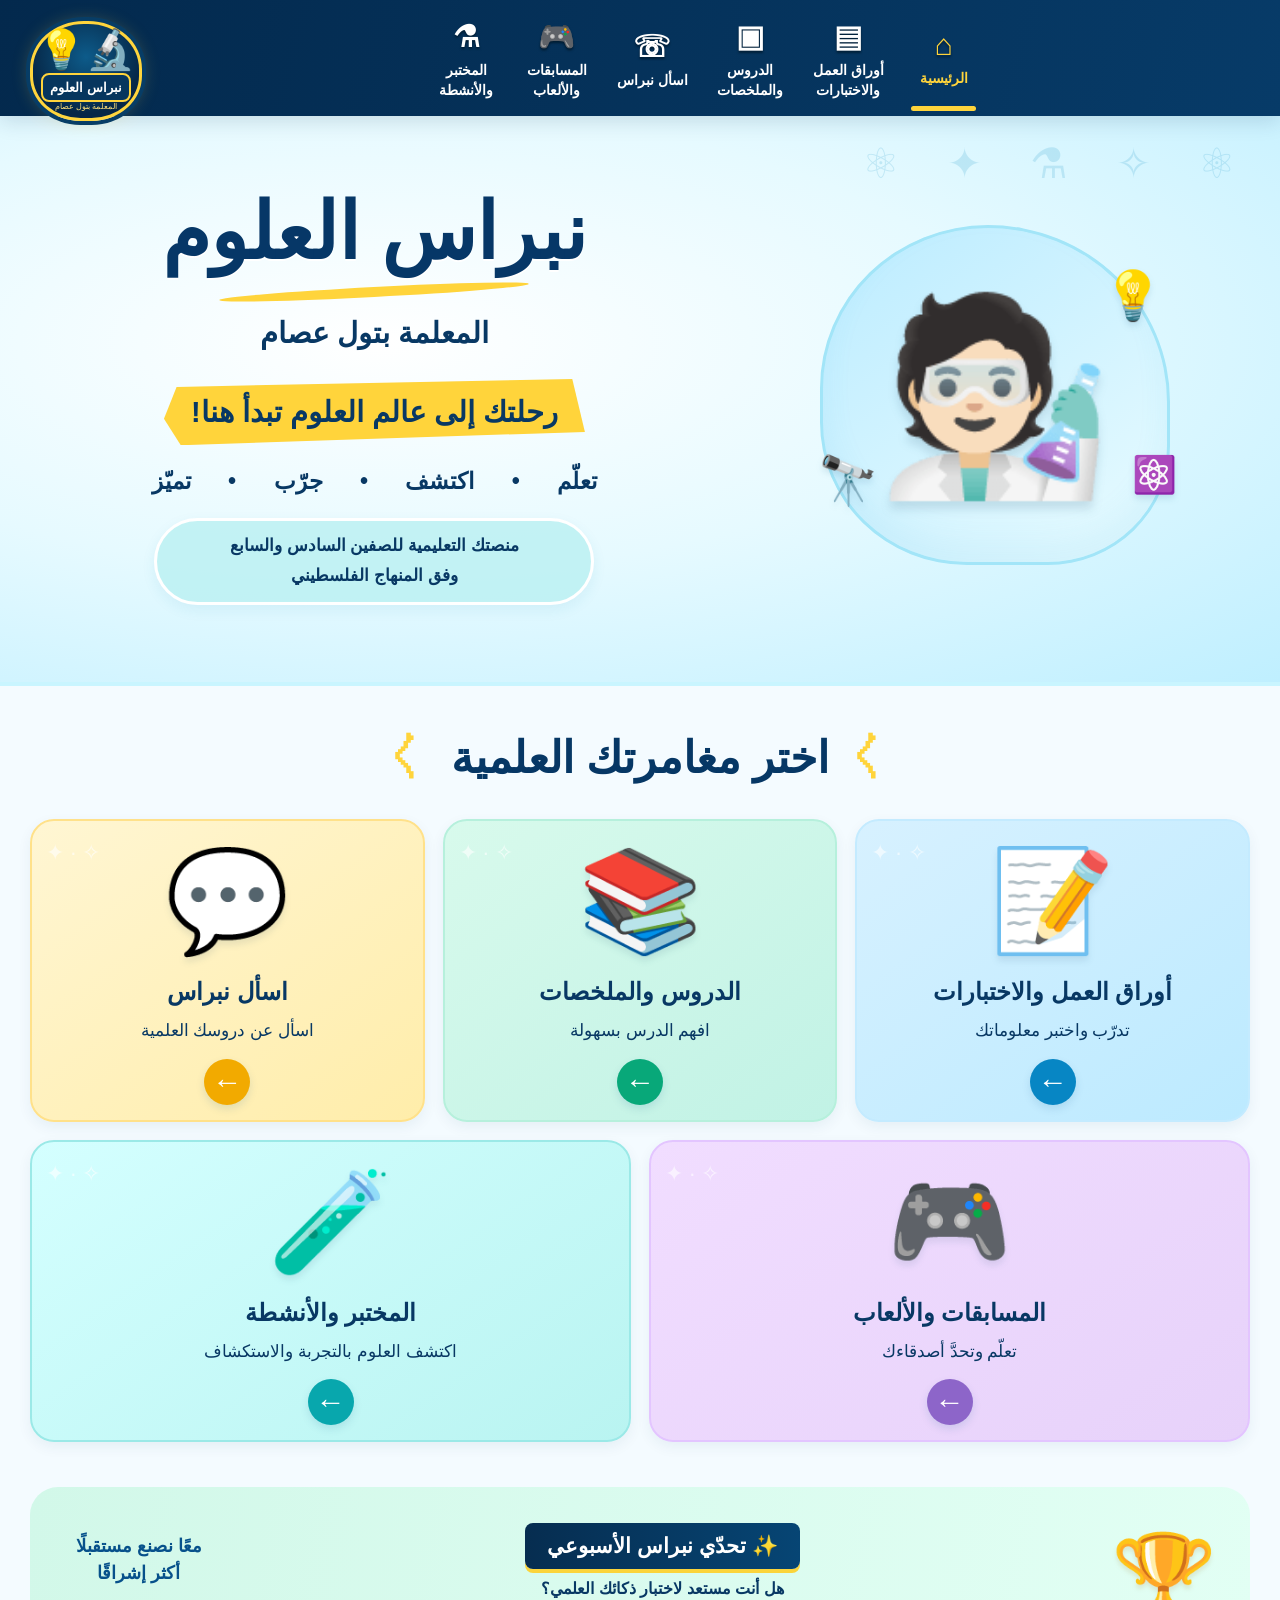
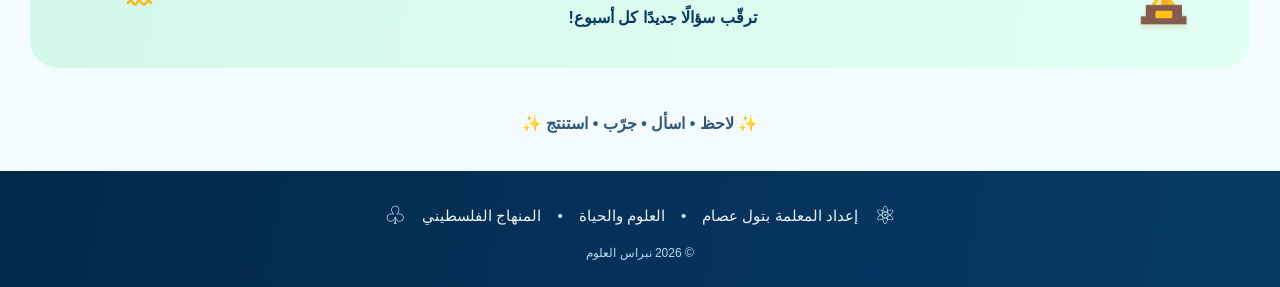
==== commit cfc2c92e: "Match Nibras Science homepage to supplied blue and gold reference" ====
--- a/index.html
+++ b/index.html
@@ -3,180 +3,138 @@
 <head>
 <meta charset="UTF-8">
 <meta name="viewport" content="width=device-width, initial-scale=1.0">
-<meta name="theme-color" content="#123b70">
-<meta name="description" content="نبراس العلوم مع المعلمة بتول عصام — بوابتك الممتعة لتعلّم العلوم والحياة وفق المنهاج الفلسطيني.">
+<meta name="theme-color" content="#052e56">
+<meta name="description" content="نبراس العلوم مع المعلمة بتول عصام — منصتك التعليمية للعلوم والحياة وفق المنهاج الفلسطيني.">
 <title>نبراس العلوم | المعلمة بتول عصام</title>
 <style>
-:root{--blue:#174b87;--blue-deep:#10335d;--blue-soft:#eaf3ff;--gold:#ffc943;--gold-deep:#e8a900;--ink:#24364b;--muted:#64758a;--paper:#f7faff;--white:#fff;--line:#e0eaf5;--shadow:0 12px 32px rgba(23,75,135,.09)}
+:root{--navy:#052f59;--navy2:#063d6d;--blue:#087db8;--sky:#dff6ff;--gold:#ffd43b;--ink:#083864;--muted:#315878;--paper:#f4fbff;--line:#bceaff;--white:#fff}
 *{box-sizing:border-box}
-html{scroll-behavior:smooth;scroll-padding-top:95px}
-body{margin:0;font-family:Tahoma,Arial,sans-serif;background:var(--paper);color:var(--ink);line-height:1.85}
-a{transition:all .2s ease}
-.container{width:min(1120px,92%);margin:auto}
-header{position:sticky;top:0;z-index:20;background:rgba(255,255,255,.96);backdrop-filter:blur(12px);border-bottom:1px solid var(--line);box-shadow:0 4px 18px rgba(16,51,93,.04)}
-.header-content{min-height:82px;display:flex;align-items:center;justify-content:space-between;gap:22px;padding:10px 0}
-.logo{display:flex;align-items:center;gap:12px;text-decoration:none;color:inherit;flex-shrink:0}
-.logo-mark{width:54px;height:54px;display:grid;place-items:center;border-radius:17px;background:linear-gradient(145deg,var(--blue),#2876bd);box-shadow:0 7px 16px #174b872e}
-.logo-mark svg{width:42px;height:42px}
-.logo h1{font-size:23px;line-height:1.35;margin:0;color:var(--blue-deep);font-weight:900}
-.logo small{display:block;color:#8a6500;font-size:12px;font-weight:700;margin-top:3px}
-nav{display:flex;align-items:center;justify-content:flex-end;flex-wrap:wrap;gap:5px}
-nav a{color:#40566f;text-decoration:none;font-size:13px;font-weight:700;padding:8px 10px;border-radius:10px}
-nav a:hover,nav a:focus{background:var(--blue-soft);color:var(--blue)}
-.hero{position:relative;overflow:hidden;padding:66px 0 72px;background:radial-gradient(circle at 12% 15%,#ffe9a7 0,transparent 24%),linear-gradient(135deg,#edf5ff 0%,#fff 58%,#fff8df 100%)}
-.hero:before,.hero:after{content:"";position:absolute;border-radius:50%;pointer-events:none}
-.hero:before{width:260px;height:260px;border:35px solid #dceaff;left:-120px;bottom:-145px;opacity:.75}
-.hero:after{width:95px;height:95px;background:#ffe7a0;right:-42px;top:-45px;opacity:.6}
-.hero-grid{position:relative;z-index:1;display:grid;grid-template-columns:1.2fr .8fr;align-items:center;gap:32px}
-.eyebrow{display:inline-flex;align-items:center;gap:8px;background:#fff;border:1px solid #f4df9b;color:#815e00;border-radius:999px;padding:6px 14px;font-size:13px;font-weight:800;box-shadow:0 5px 15px #8c6a1010;margin:0 0 12px}
-.hero h2{font-size:clamp(31px,4.5vw,51px);line-height:1.45;letter-spacing:-.5px;color:var(--blue-deep);margin:0 0 14px}
-.hero h2 span{color:var(--blue);position:relative;white-space:nowrap}
-.hero-copy{font-size:16px;color:var(--muted);max-width:640px;margin:0 0 20px}
-.actions{display:flex;flex-wrap:wrap;gap:10px}
-.button{display:inline-flex;align-items:center;justify-content:center;gap:8px;padding:11px 20px;border-radius:13px;background:var(--blue);color:#fff;text-decoration:none;font-weight:800;box-shadow:0 7px 16px #174b8726}
-.button:hover{transform:translateY(-2px);background:var(--blue-deep)}
-.button.secondary{background:var(--gold);color:#483600;box-shadow:0 7px 16px #e8a90026}
-.button.secondary:hover{background:#ffda6f}
-.hero-art{min-height:280px;display:grid;place-items:center;position:relative}
-.art-card{width:min(310px,100%);aspect-ratio:1/1;display:grid;place-items:center;border-radius:40% 45% 35% 45%;background:linear-gradient(145deg,#d8eaff,#fff);border:1px solid #d1e3f9;box-shadow:0 20px 45px #174b8718;position:relative;transform:rotate(2deg)}
-.science-boy{font-size:122px;line-height:1;filter:drop-shadow(0 9px 6px #174b8715);transform:rotate(-2deg)}
-.float-icon{position:absolute;display:grid;place-items:center;width:58px;height:58px;border-radius:19px;background:white;box-shadow:var(--shadow);font-size:29px}
-.float-icon.one{top:10%;right:-4%}.float-icon.two{bottom:7%;left:-2%}.float-icon.three{top:14%;left:1%;width:45px;height:45px;font-size:23px;background:#fff1bf}
-section{padding:58px 0}
-.section-heading{text-align:center;margin-bottom:30px}
-.section-heading h2{color:var(--blue-deep);font-size:clamp(25px,3vw,33px);margin:0 0 5px}
-.section-heading p{color:var(--muted);margin:0}
-.section-heading .spark{color:var(--gold-deep)}
-.cards{display:grid;grid-template-columns:repeat(3,minmax(0,1fr));gap:18px}
-.card{background:var(--white);padding:23px;border:1px solid var(--line);border-radius:20px;box-shadow:0 5px 18px #10335d08;transition:transform .22s,box-shadow .22s;position:relative;overflow:hidden}
-.card:before{content:"";position:absolute;inset:0 0 auto;height:4px;background:linear-gradient(90deg,var(--blue),var(--gold));opacity:0;transition:opacity .2s}
-.card:hover{transform:translateY(-5px);box-shadow:var(--shadow)}
-.card:hover:before{opacity:1}
-.card .icon{width:58px;height:58px;display:grid;place-items:center;background:var(--blue-soft);border-radius:17px;font-size:30px;margin-bottom:12px}
-.card:nth-child(3n+2) .icon{background:#fff4cf}
-.card:nth-child(3n) .icon{background:#e7f7ee}
-.card h3{color:var(--blue-deep);font-size:19px;margin:0 0 6px}
-.card p{color:var(--muted);font-size:14px;margin:0 0 12px}
-.card a{color:var(--blue);font-size:14px;font-weight:900;text-decoration:none}
-.card a:hover{text-decoration:underline}
-.soft{background:#edf4fd;border-top:1px solid #e4eefb;border-bottom:1px solid #e4eefb}
-.callout{display:flex;align-items:center;justify-content:space-between;gap:24px;padding:34px 38px;border-radius:25px;background:linear-gradient(120deg,var(--blue-deep),var(--blue));color:white;box-shadow:0 16px 34px #10335d22;position:relative;overflow:hidden}
-.callout:after{content:"✦";position:absolute;left:28%;top:-40px;font-size:150px;color:#ffffff0c}
-.callout h2{margin:0 0 7px;font-size:27px}
-.callout p{color:#e0edff;margin:0;max-width:650px}
-.callout .button{background:var(--gold);color:#483600;white-space:nowrap;box-shadow:none}
-.callout .button:hover{background:#ffda6f}
-.about-note{max-width:820px;margin:auto;text-align:center;background:#fff;border:1px solid var(--line);padding:24px;border-radius:18px;color:var(--muted)}
-footer{background:#0c294a;color:#fff;text-align:center;padding:28px 12px}
-.footer-brand{display:flex;justify-content:center;align-items:center;gap:9px;font-size:20px;font-weight:900}
-footer p{margin:4px}
-footer .gold{color:var(--gold)}
-footer .tagline{color:#cbdcf0;font-size:13px}
-@media(max-width:850px){.header-content{flex-direction:column;gap:8px;padding:12px 0}.logo{justify-content:center}nav{justify-content:center}.hero-grid{grid-template-columns:1fr;text-align:center}.hero-copy{margin-left:auto;margin-right:auto}.actions{justify-content:center}.hero-art{min-height:245px;grid-row:1}.art-card{width:230px}.science-boy{font-size:100px}.cards{grid-template-columns:repeat(2,minmax(0,1fr))}.callout{flex-direction:column;text-align:center}}
-@media(max-width:520px){.logo h1{font-size:21px}.logo-mark{width:48px;height:48px}nav{gap:3px}nav a{font-size:12px;padding:7px}.hero{padding:40px 0 48px}.hero-art{min-height:215px}.art-card{width:195px}.science-boy{font-size:85px}.float-icon{width:46px;height:46px;font-size:23px;border-radius:15px}.cards{grid-template-columns:1fr;gap:13px}section{padding:43px 0}.card{padding:20px}.callout{padding:28px 20px}.callout h2{font-size:24px}.section-heading{margin-bottom:22px}}
+html{scroll-behavior:smooth;scroll-padding-top:100px}
+body{margin:0;font-family:Tahoma,Arial,sans-serif;color:var(--ink);background:var(--paper);line-height:1.8}
+a{transition:transform .2s,background .2s,color .2s}
+.container{width:min(1220px,96%);margin:auto}
+header{background:linear-gradient(105deg,#03294d,#073b68);color:white;position:sticky;top:0;z-index:20;box-shadow:0 5px 20px #062b4c24}
+.header-content{display:flex;align-items:center;justify-content:space-between;gap:18px;min-height:112px;padding:8px 0}
+.logo{display:flex;align-items:center;gap:9px;text-decoration:none;color:white;flex-shrink:0}
+.logo-badge{width:112px;height:100px;border:3px solid #ffd53d;border-radius:48% 48% 45% 45%;background:radial-gradient(circle at 50% 35%,#0d5b8a,#062747 70%);display:flex;flex-direction:column;align-items:center;justify-content:center;position:relative;box-shadow:0 0 0 4px #073d66,0 0 18px #ffdc4b40;transform:translateY(13px)}
+.logo-badge .logo-art{font-size:39px;line-height:1.05}
+.logo-badge strong{font-size:13px;background:#07365e;border:2px solid var(--gold);border-radius:8px;padding:1px 7px;margin-top:2px;white-space:nowrap}
+.logo-badge small{font-size:8px;color:#ffe17a;line-height:1.3}
+nav{display:flex;align-items:stretch;justify-content:center;gap:clamp(8px,2vw,26px);flex:1}
+nav a{color:white;text-decoration:none;font-weight:800;font-size:14px;display:flex;flex-direction:column;align-items:center;justify-content:center;gap:3px;padding:8px 2px;min-width:65px;position:relative;text-align:center;line-height:1.4}
+nav a .nav-icon{font-size:30px;filter:drop-shadow(0 2px 1px #001c32)}
+nav a:hover,nav a.active{color:var(--gold);transform:translateY(-2px)}
+nav a.active:after{content:"";height:5px;background:var(--gold);border-radius:8px;position:absolute;bottom:-5px;left:0;right:0}
+.hero{position:relative;overflow:hidden;background:radial-gradient(ellipse at 30% 40%,#fff 0,#e6faff 48%,#bfefff 100%);border-bottom:4px solid #c9f5ff}
+.hero:before{content:"⚛  ✧   ⚗    ✦   ⚛";position:absolute;inset:10px 2%;font-size:clamp(20px,4vw,42px);letter-spacing:18px;color:#1594c52b;pointer-events:none;white-space:normal}
+.hero-grid{position:relative;display:grid;grid-template-columns:.85fr 1.15fr;align-items:center;gap:22px;min-height:445px;padding:28px 0 35px}
+.mascot-wrap{height:380px;display:grid;place-items:center;position:relative}
+.mascot-circle{width:min(350px,100%);height:340px;display:grid;place-items:center;border-radius:48% 52% 35% 42%;background:linear-gradient(145deg,#bcecff,#e8fbff);border:3px solid #a2e5f8;box-shadow:inset 0 -20px 30px #3bb7dc18;position:relative}
+.mascot{font-size:clamp(110px,16vw,190px);filter:drop-shadow(0 8px 5px #073c5d22);line-height:1}
+.mascot-prop{position:absolute;font-size:48px;filter:drop-shadow(0 4px 3px #07517a20)}
+.prop1{left:-5px;bottom:38px}.prop2{right:4px;top:25px}.prop3{right:-10px;bottom:55px;font-size:36px}
+.hero-copy{text-align:center;position:relative;z-index:1;padding:10px 15px}
+.hero h1{font-size:clamp(39px,6.4vw,78px);line-height:1.2;margin:0;color:#063767;font-weight:1000;text-shadow:0 2px 0 #fff}
+.hero .underline{width:min(310px,70%);height:10px;background:var(--gold);border-radius:50%;margin:7px auto 10px;transform:rotate(-3deg)}
+.teacher{font-size:clamp(20px,3vw,29px);font-weight:900;margin:0 0 20px}
+.slogan{display:inline-block;background:var(--gold);padding:7px 27px;clip-path:polygon(3% 12%,97% 0,100% 80%,4% 100%,0 60%);font-size:clamp(18px,2.8vw,29px);font-weight:900;margin:0 0 12px}
+.keywords{font-size:clamp(17px,2.3vw,23px);font-weight:900;margin:4px 0 15px;word-spacing:8px}
+.platform-note{display:inline-block;background:#baf1f2cc;border:3px solid #fff;border-radius:45px;padding:10px 24px;min-width:min(440px,100%);font-size:17px;font-weight:800;box-shadow:0 5px 14px #1684a515}
+section{padding:32px 0}
+.section-title{text-align:center;font-size:clamp(27px,4vw,44px);margin:0 0 22px;color:#063765;font-weight:1000}
+.section-title .sun{color:var(--gold);padding:0 8px}
+.cards{display:grid;grid-template-columns:repeat(6,minmax(0,1fr));gap:18px}
+.card{grid-column:span 2;min-height:282px;border:2px solid #c4ebff;border-radius:24px;padding:19px 16px 15px;text-align:center;display:flex;flex-direction:column;align-items:center;justify-content:flex-start;box-shadow:0 5px 14px #063c6510;position:relative;overflow:hidden}
+.card:before{content:"✧  ·  ✦";position:absolute;inset:12px auto auto 14px;font-size:22px;color:#fff9;pointer-events:none}
+.card.blue{background:linear-gradient(145deg,#d7f1ff,#bceaff)}
+.card.green{background:linear-gradient(145deg,#d8faec,#c1f2e5);border-color:#b6f0dc}
+.card.yellow{background:linear-gradient(145deg,#fff6d3,#ffedaa);border-color:#ffe18a}
+.card.purple{background:linear-gradient(145deg,#f1ddff,#e7d2fa);border-color:#e3c5ff}
+.card.teal{background:linear-gradient(145deg,#d4ffff,#b9f4f1);border-color:#9be9e7}
+.card.wide{grid-column:span 3;min-height:268px}
+.card-illustration{font-size:clamp(66px,8vw,100px);line-height:1.2;margin:0 0 10px;filter:drop-shadow(0 5px 3px #073d5c18)}
+.card h3{font-size:clamp(18px,2.2vw,24px);margin:0 0 3px;font-weight:1000}
+.card p{font-size:17px;margin:0 0 12px}
+.round-arrow{width:46px;height:46px;border-radius:50%;background:#0786c4;color:white;display:grid;place-items:center;text-decoration:none;font-size:30px;line-height:1;margin-top:auto;box-shadow:0 4px 8px #005b8a20}
+.green .round-arrow{background:#08a879}.yellow .round-arrow{background:#f2aa00}.purple .round-arrow{background:#8d65c9}.teal .round-arrow{background:#08a7ad}
+.round-arrow:hover{transform:translateX(-4px) scale(1.06)}
+.challenge{margin:5px auto 10px;display:grid;grid-template-columns:125px 1fr 170px;gap:16px;align-items:center;background:linear-gradient(100deg,#d2f8e9,#e2fff4);border-radius:28px;padding:14px 24px;position:relative}
+.trophy{font-size:85px;text-align:center;filter:drop-shadow(0 4px 2px #8c5b0020)}
+.challenge-copy{text-align:center}
+.challenge-title{display:inline-block;background:linear-gradient(90deg,#062d50,#064574);color:#fff;border-radius:8px;padding:4px 22px;font-size:21px;font-weight:900;box-shadow:0 4px 0 #fbd43b}
+.challenge-copy p{margin:6px 0 0;font-weight:700;font-size:16px}
+.future-note{text-align:center;font-size:18px;font-weight:900;color:#07518b;line-height:1.5}
+.future-note span{display:block;font-size:24px;color:#f5bb13}
+footer{background:linear-gradient(100deg,#03294c,#063a66);color:#e8f5ff;padding:22px 10px;text-align:center;font-size:15px}
+footer .footer-inner{display:flex;align-items:center;justify-content:center;gap:16px;flex-wrap:wrap}
+footer .star{font-size:25px;color:#d8f7ff}
+footer strong{color:#fff}
+@media(max-width:820px){.header-content{flex-direction:column;gap:0;padding:6px 0 12px}.logo-badge{width:82px;height:75px;transform:none}.logo-badge .logo-art{font-size:27px}.logo-badge strong{font-size:10px}nav{width:100%;gap:3px;justify-content:space-around}nav a{min-width:0;flex:1;font-size:11px}nav a .nav-icon{font-size:24px}.hero-grid{grid-template-columns:1fr;gap:0;padding:22px 0}.mascot-wrap{grid-row:2;height:245px}.mascot-circle{height:225px;width:235px}.mascot{font-size:120px}.hero-copy{grid-row:1}.cards{gap:12px}.card{grid-column:span 3;min-height:260px}.card.wide{grid-column:span 3}.challenge{grid-template-columns:75px 1fr;padding:12px}.trophy{font-size:60px}.future-note{grid-column:1/-1;font-size:15px}.challenge-title{font-size:17px}}
+@media(max-width:480px){.container{width:94%}.header-content{min-height:auto}nav a{font-size:10px;padding:7px 0}nav a .nav-icon{font-size:22px}.hero h1{font-size:39px}.teacher{font-size:19px;margin-bottom:12px}.slogan{font-size:17px;padding:7px 14px}.keywords{font-size:15px;word-spacing:2px}.platform-note{font-size:14px;padding:8px 12px;min-width:0}.cards{gap:10px}.card{grid-column:span 6;min-height:220px;padding:16px}.card.wide{grid-column:span 6;min-height:220px}.card-illustration{font-size:76px}.card h3{font-size:20px}.card p{font-size:15px}.challenge{grid-template-columns:55px 1fr;gap:8px;border-radius:18px;padding:12px 8px}.trophy{font-size:48px}.challenge-title{font-size:15px;padding:4px 9px}.challenge-copy p{font-size:13px}.future-note{font-size:14px}.future-note span{font-size:19px}footer{font-size:12px}}
 @media(prefers-reduced-motion:reduce){html{scroll-behavior:auto}*,*:before,*:after{transition:none!important}}
 </style>
 </head>
 <body>
 <header id="home">
   <div class="container header-content">
-    <a class="logo" href="#home" aria-label="نبراس العلوم - الصفحة الرئيسية">
-      <span class="logo-mark" aria-hidden="true">
-        <svg viewBox="0 0 64 64" fill="none" xmlns="http://www.w3.org/2000/svg">
-          <path d="M8 18.5C17 15 25 17 32 23V52C24 46 16 45 8 48V18.5Z" fill="#fff" stroke="#D8E9FF" stroke-width="2.5" stroke-linejoin="round"/>
-          <path d="M56 18.5C47 15 39 17 32 23V52C40 46 48 45 56 48V18.5Z" fill="#F8FBFF" stroke="#D8E9FF" stroke-width="2.5" stroke-linejoin="round"/>
-          <path d="M32 12C26 12 22 16.5 22 22C22 26 24 28 27 31V35H37V31C40 28 42 26 42 22C42 16.5 38 12 32 12Z" fill="#FFC943" stroke="#FFF4C9" stroke-width="2"/>
-          <path d="M28 39H36M29.5 43H34.5" stroke="#FFC943" stroke-width="3" stroke-linecap="round"/>
-          <path d="M32 5V2M17 11L14 8M47 11L50 8" stroke="#FFC943" stroke-width="3" stroke-linecap="round"/>
-        </svg>
-      </span>
-      <span><h1>نبراس العلوم</h1><small>المعلمة بتول عصام</small></span>
+    <nav aria-label="القائمة الرئيسية">
+      <a class="active" href="#home"><span class="nav-icon">⌂</span><span>الرئيسية</span></a>
+      <a href="#library"><span class="nav-icon">▤</span><span>أوراق العمل<br>والاختبارات</span></a>
+      <a href="#lessons"><span class="nav-icon">▣</span><span>الدروس<br>والملخصات</span></a>
+      <a href="#ask"><span class="nav-icon">☏</span><span>اسأل نبراس</span></a>
+      <a href="#games"><span class="nav-icon">🎮</span><span>المسابقات<br>والألعاب</span></a>
+      <a href="#lab"><span class="nav-icon">⚗</span><span>المختبر<br>والأنشطة</span></a>
+    </nav>
+    <a class="logo" href="#home" aria-label="نبراس العلوم">
+      <span class="logo-badge"><span class="logo-art">🔬💡</span><strong>نبراس العلوم</strong><small>المعلمة بتول عصام</small></span>
     </a>
-    <nav aria-label="القائمة الرئيسية">
-      <a href="#home">الرئيسية</a>
-      <a href="#sections">الأقسام التعليمية</a>
-      <a href="#library">المكتبة العلمية</a>
-      <a href="#activities">الأنشطة</a>
-      <a href="#ask">اسأل نبراس</a>
-      <a href="#about">عن الموقع</a>
-    </nav>
   </div>
 </header>
 <main>
   <section class="hero">
     <div class="container hero-grid">
-      <div>
-        <p class="eyebrow">⭐ بوابتك إلى عالم العلوم والحياة</p>
-        <h2>فضولك بداية الحكاية،<br>ومع <span>نبراس العلوم</span> يصبح الاكتشاف ممتعًا!</h2>
-        <p class="hero-copy">أهلًا بك في رحلتك العلمية! تعرّف إلى الدروس والملخصات وأوراق العمل والأنشطة، واكتشف أسرار العالم من حولك بطريقة ممتعة، وفق المنهاج الفلسطيني.</p>
-        <div class="actions">
-          <a class="button" href="#sections">استكشف الأقسام <span aria-hidden="true">←</span></a>
-          <a class="button secondary" href="#library">تصفّح المكتبة 📚</a>
-        </div>
+      <div class="mascot-wrap" aria-label="عالم صغير">
+        <div class="mascot-circle"><span class="mascot" role="img" aria-label="طالب عالم صغير">🧑🏻‍🔬</span><span class="mascot-prop prop1">🔭</span><span class="mascot-prop prop2">💡</span><span class="mascot-prop prop3">⚛️</span></div>
       </div>
-      <div class="hero-art" aria-label="شخصية كرتونية محبة للعلوم">
-        <div class="art-card">
-          <span class="science-boy" role="img" aria-label="عالم صغير">🧑‍🔬</span>
-          <span class="float-icon one" aria-hidden="true">🔬</span>
-          <span class="float-icon two" aria-hidden="true">📘</span>
-          <span class="float-icon three" aria-hidden="true">✨</span>
-        </div>
+      <div class="hero-copy">
+        <h1>نبراس العلوم</h1><div class="underline"></div>
+        <p class="teacher">المعلمة بتول عصام</p>
+        <p class="slogan">رحلتك إلى عالم العلوم تبدأ هنا!</p>
+        <p class="keywords">تعلّم　 •　 اكتشف　 •　 جرّب　 •　 تميّز</p>
+        <div class="platform-note">منصتك التعليمية للصفين السادس والسابع<br>وفق المنهاج الفلسطيني</div>
       </div>
     </div>
   </section>
   <section id="sections">
     <div class="container">
-      <div class="section-heading"><h2><span class="spark">✦</span> اكتشف أقسام نبراس العلوم <span class="spark">✦</span></h2><p>موارد تعليمية تجمع الفهم والممارسة والمرح في مكان واحد.</p></div>
+      <h2 class="section-title"><span class="sun">〱</span> اختر مغامرتك العلمية <span class="sun">〱</span></h2>
       <div class="cards">
-        <article class="card"><div class="icon">📘</div><h3>الدروس والملخصات</h3><p>ملخصات منظمة تساعدك على فهم المفاهيم العلمية ومراجعتها.</p><a href="#library">اكتشف المزيد ←</a></article>
-        <article class="card"><div class="icon">📝</div><h3>أوراق العمل</h3><p>تدريبات وأنشطة متنوعة لترسيخ المعلومات وتنمية مهاراتك.</p><a href="#library">اكتشف المزيد ←</a></article>
-        <article class="card"><div class="icon">✅</div><h3>الامتحانات</h3><p>أسئلة للمراجعة والتدرب والاستعداد للاختبارات المدرسية.</p><a href="#library">تدرّب الآن ←</a></article>
-        <article class="card"><div class="icon">💬</div><h3>اسأل نبراس</h3><p>مساعد تعليمي يساعدك على استكشاف إجابات أسئلتك العلمية.</p><a href="#ask">تعرّف على المساعد ←</a></article>
-        <article class="card"><div class="icon">🧩</div><h3>الألعاب والمسابقات</h3><p>تحديات وأسئلة تجعل تعلم العلوم أكثر تشويقًا ومتعة.</p><a href="#activities">اكتشف الأنشطة ←</a></article>
-        <article class="card"><div class="icon">🔬</div><h3>الأنشطة المخبرية</h3><p>تعرّف إلى الظواهر العلمية من خلال الملاحظة والتجربة الآمنة.</p><a href="#activities">ابدأ الاستكشاف ←</a></article>
+        <article class="card blue" id="worksheets"><div class="card-illustration">📝</div><h3>أوراق العمل والاختبارات</h3><p>تدرّب واختبر معلوماتك</p><a class="round-arrow" href="#library" aria-label="أوراق العمل والاختبارات">←</a></article>
+        <article class="card green" id="lessons"><div class="card-illustration">📚</div><h3>الدروس والملخصات</h3><p>افهم الدرس بسهولة</p><a class="round-arrow" href="#library" aria-label="الدروس والملخصات">←</a></article>
+        <article class="card yellow" id="ask"><div class="card-illustration">💬</div><h3>اسأل نبراس</h3><p>اسأل عن دروسك العلمية</p><a class="round-arrow" href="https://gemini.google.com/gem/1Fbq95XY2FA5H3JdDsnmWqwN279ZZmVLr?usp=sharing" target="_blank" rel="noopener noreferrer" aria-label="افتح اسأل نبراس">←</a></article>
+        <article class="card purple wide" id="games"><div class="card-illustration">🎮</div><h3>المسابقات والألعاب</h3><p>تعلّم وتحدَّ أصدقاءك</p><a class="round-arrow" href="#activities" aria-label="المسابقات والألعاب">←</a></article>
+        <article class="card teal wide" id="lab"><div class="card-illustration">🧪</div><h3>المختبر والأنشطة</h3><p>اكتشف العلوم بالتجربة والاستكشاف</p><a class="round-arrow" href="#activities" aria-label="المختبر والأنشطة">←</a></article>
       </div>
     </div>
   </section>
-  <section class="soft" id="library">
+  <section id="library" style="padding-top:8px">
     <div class="container">
-      <div class="section-heading"><h2>📚 المكتبة العلمية</h2><p>مساحة تتسع لمصادر التعلّم والمراجعة والأنشطة القابلة للطباعة.</p></div>
-      <div class="cards">
-        <article class="card"><div class="icon">📚</div><h3>ملخصات الدروس</h3><p>مساحة لإضافة ملخصات العلوم والحياة بحسب الوحدات الدراسية.</p></article>
-        <article class="card"><div class="icon">✏️</div><h3>أوراق قابلة للطباعة</h3><p>مساحة لإضافة أوراق العمل والأنشطة الصفية.</p></article>
-        <article class="card"><div class="icon">🎯</div><h3>اختبر معلوماتك</h3><p>مساحة لإضافة أسئلة وتقييمات تساعدك على مراجعة ما تعلمته.</p></article>
+      <div class="challenge">
+        <div class="trophy" aria-hidden="true">🏆</div>
+        <div class="challenge-copy"><span class="challenge-title">✨ تحدّي نبراس الأسبوعي</span><p>هل أنت مستعد لاختبار ذكائك العلمي؟<br>ترقّب سؤالًا جديدًا كل أسبوع!</p></div>
+        <div class="future-note">معًا نصنع مستقبلًا<br>أكثر إشراقًا <span>〰</span></div>
       </div>
     </div>
   </section>
-  <section id="activities">
-    <div class="container">
-      <div class="section-heading"><h2>🧪 كن عالمًا صغيرًا</h2><p>كل اكتشاف كبير يبدأ بملاحظة وسؤال.</p></div>
-      <div class="cards">
-        <article class="card"><div class="icon">👀</div><h3>لاحظ</h3><p>راقب الظواهر من حولك وسجّل ملاحظاتك بدقة.</p></article>
-        <article class="card"><div class="icon">❓</div><h3>اسأل</h3><p>اطرح سؤالًا علميًا وحاول توقّع الإجابة.</p></article>
-        <article class="card"><div class="icon">🔎</div><h3>استنتج</h3><p>قارن ملاحظاتك واستخدم الأدلة للوصول إلى استنتاج.</p></article>
-      </div>
-    </div>
-  </section>
-  <section id="ask">
-    <div class="container">
-      <div class="callout">
-        <div><h2>💡 هل لديك سؤال علمي؟</h2><p>العلم يبدأ بسؤال! افتح مساعد نبراس التعليمي وابدأ رحلة جديدة في الاكتشاف.</p></div>
-        <a class="button" href="https://gemini.google.com/gem/1Fbq95XY2FA5H3JdDsnmWqwN279ZZmVLr?usp=sharing" target="_blank" rel="noopener noreferrer">اسأل نبراس الآن ↗</a>
-      </div>
-    </div>
-  </section>
-  <section id="about">
-    <div class="container">
-      <div class="section-heading"><h2>عن نبراس العلوم</h2><p>معًا نجعل العلوم أقرب وأسهل وأكثر متعة.</p></div>
-      <div class="about-note">مبادرة تعليمية بإشراف <strong>المعلمة بتول عصام</strong>، تهدف إلى تبسيط العلوم والحياة ودعم الطلبة في رحلتهم التعليمية وفق المنهاج الفلسطيني.</div>
+  <section id="activities" style="padding-top:0">
+    <div class="container" style="text-align:center">
+      <p style="color:#315878;font-weight:700;margin:0">✨ لاحظ • اسأل • جرّب • استنتج ✨</p>
     </div>
   </section>
 </main>
 <footer>
-  <div class="footer-brand"><span aria-hidden="true">📖💡</span><span>نبراس العلوم</span></div>
-  <p class="gold">المعلمة بتول عصام</p>
-  <p class="tagline">نتعلّم اليوم لنكتشف عالم الغد.</p>
-  <p class="tagline">© <span id="year"></span> جميع الحقوق محفوظة</p>
+  <div class="footer-inner"><span class="star">⚛</span><span>إعداد المعلمة بتول عصام</span><span>•</span><span>العلوم والحياة</span><span>•</span><span>المنهاج الفلسطيني</span><span class="star">♧</span></div>
+  <div style="margin-top:5px;font-size:12px;color:#b7d9f1">© <span id="year"></span> نبراس العلوم</div>
 </footer>
 <script>document.getElementById("year").textContent=new Date().getFullYear();</script>
 </body>
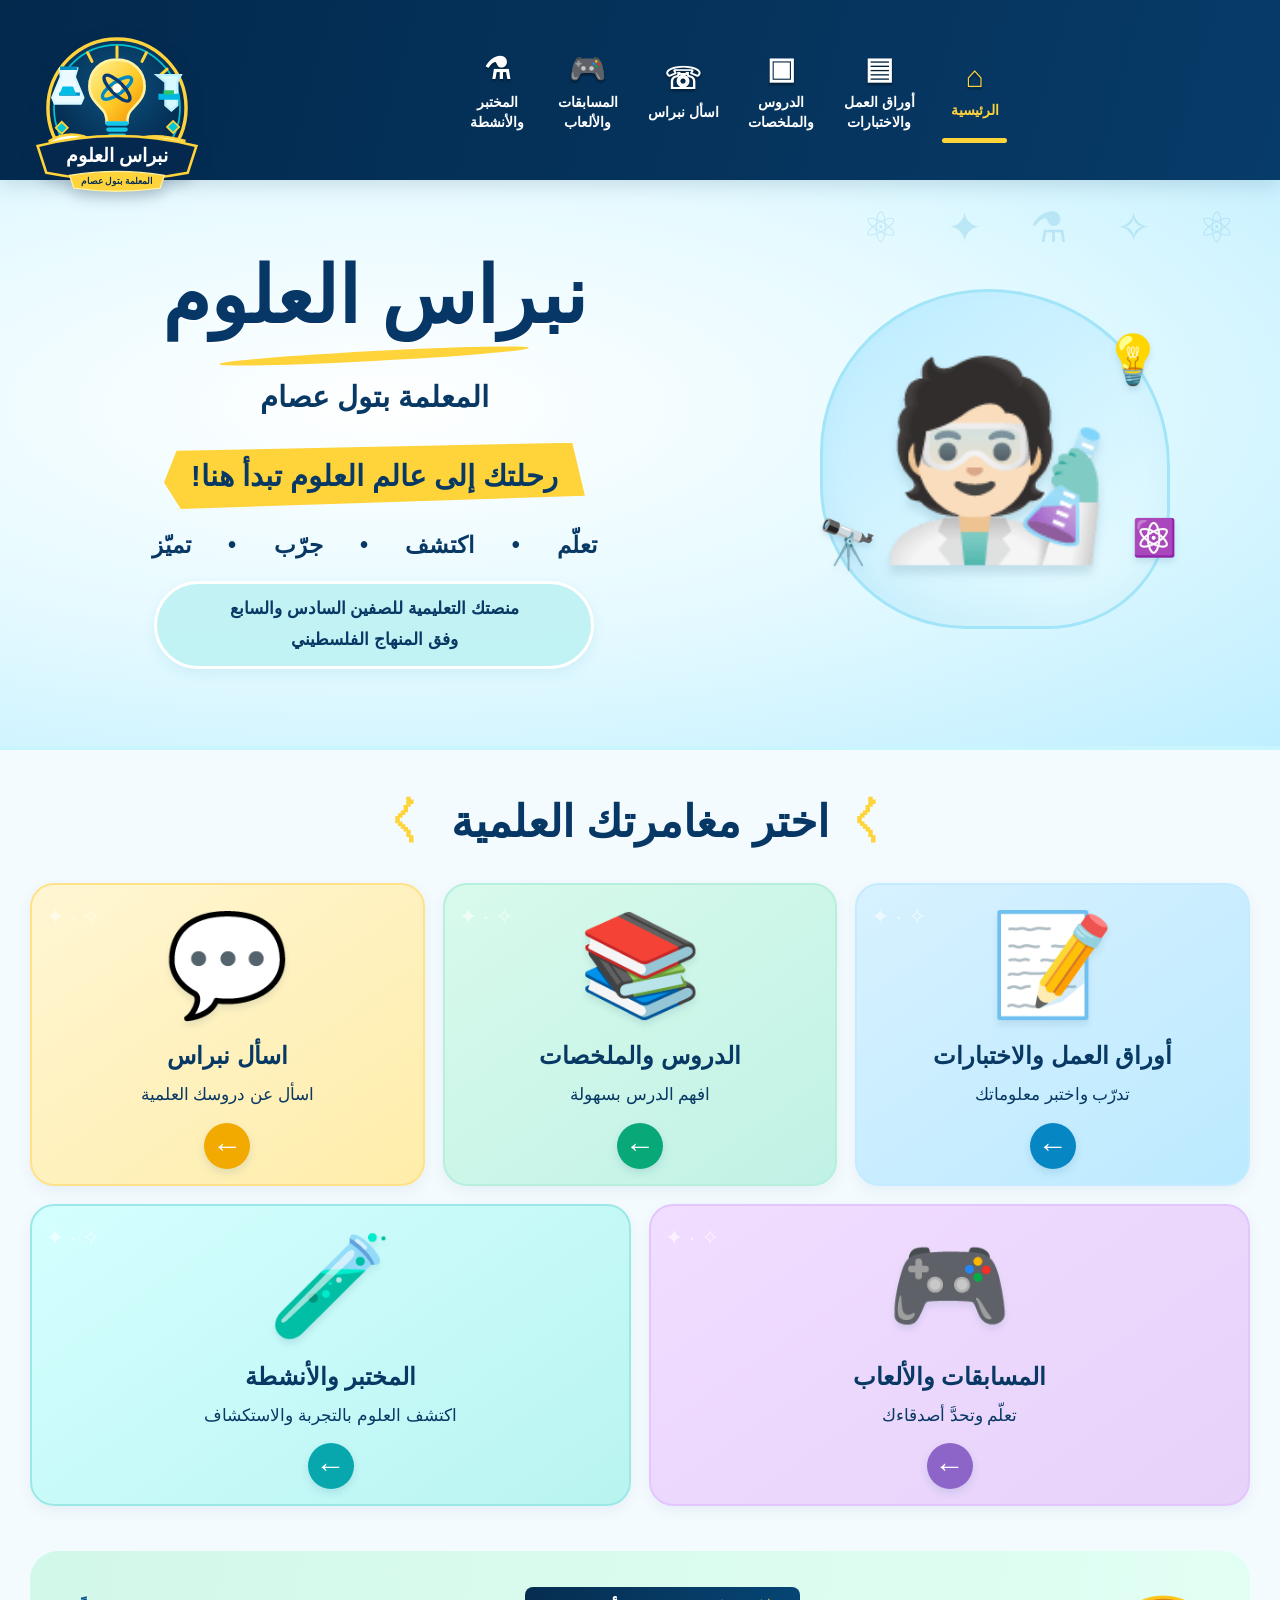
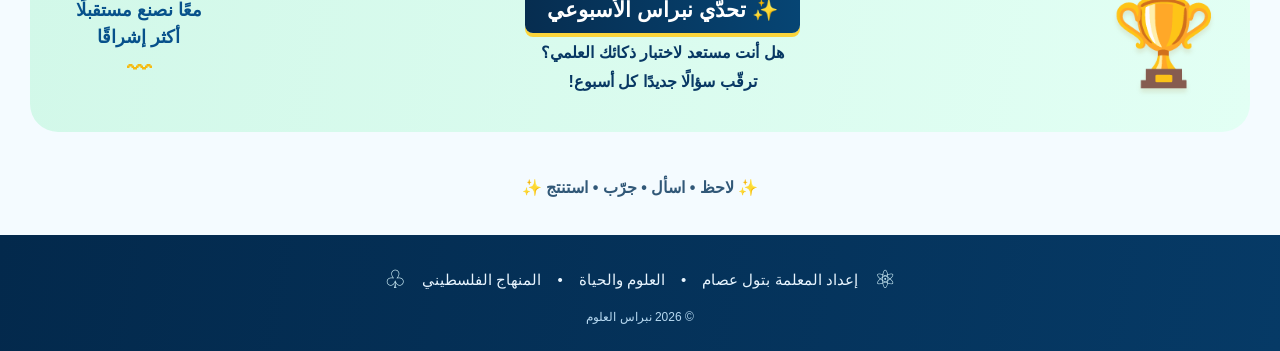
==== commit b1af1a0d: "Add illustrated Nibras Science emblem inspired by supplied logo" ====
--- a/index.html
+++ b/index.html
@@ -16,10 +16,10 @@
 header{background:linear-gradient(105deg,#03294d,#073b68);color:white;position:sticky;top:0;z-index:20;box-shadow:0 5px 20px #062b4c24}
 .header-content{display:flex;align-items:center;justify-content:space-between;gap:18px;min-height:112px;padding:8px 0}
 .logo{display:flex;align-items:center;gap:9px;text-decoration:none;color:white;flex-shrink:0}
-.logo-badge{width:112px;height:100px;border:3px solid #ffd53d;border-radius:48% 48% 45% 45%;background:radial-gradient(circle at 50% 35%,#0d5b8a,#062747 70%);display:flex;flex-direction:column;align-items:center;justify-content:center;position:relative;box-shadow:0 0 0 4px #073d66,0 0 18px #ffdc4b40;transform:translateY(13px)}
-.logo-badge .logo-art{font-size:39px;line-height:1.05}
-.logo-badge strong{font-size:13px;background:#07365e;border:2px solid var(--gold);border-radius:8px;padding:1px 7px;margin-top:2px;white-space:nowrap}
-.logo-badge small{font-size:8px;color:#ffe17a;line-height:1.3}
+.logo-badge{width:174px;height:164px;display:block;position:relative;filter:drop-shadow(0 5px 8px #001e3c45);transform:translateY(24px);flex-shrink:0}
+.logo-badge svg{width:100%;height:100%;display:block;overflow:visible}
+.logo-badge .badge-title{font-family:Tahoma,Arial,sans-serif;font-size:22px;font-weight:900;fill:#fff}
+.logo-badge .badge-teacher{font-family:Tahoma,Arial,sans-serif;font-size:10px;font-weight:900;fill:#062e55}
 nav{display:flex;align-items:stretch;justify-content:center;gap:clamp(8px,2vw,26px);flex:1}
 nav a{color:white;text-decoration:none;font-weight:800;font-size:14px;display:flex;flex-direction:column;align-items:center;justify-content:center;gap:3px;padding:8px 2px;min-width:65px;position:relative;text-align:center;line-height:1.4}
 nav a .nav-icon{font-size:30px;filter:drop-shadow(0 2px 1px #001c32)}
@@ -86,7 +86,47 @@
       <a href="#lab"><span class="nav-icon">⚗</span><span>المختبر<br>والأنشطة</span></a>
     </nav>
     <a class="logo" href="#home" aria-label="نبراس العلوم">
-      <span class="logo-badge"><span class="logo-art">🔬💡</span><strong>نبراس العلوم</strong><small>المعلمة بتول عصام</small></span>
+      <span class="logo-badge" aria-label="شعار نبراس العلوم">
+        <svg viewBox="0 0 200 190" role="img" aria-label="شعار نبراس العلوم: كتاب ومصباح وأدوات علمية">
+          <defs>
+            <radialGradient id="badgeNavy" cx="50%" cy="35%" r="70%"><stop offset="0" stop-color="#0b5482"/><stop offset="1" stop-color="#031d3e"/></radialGradient>
+            <linearGradient id="bulbGold" x1="0" y1="0" x2="1" y2="1"><stop stop-color="#fff59a"/><stop offset=".55" stop-color="#ffc928"/><stop offset="1" stop-color="#f28b00"/></linearGradient>
+            <linearGradient id="bookPage" x1="0" y1="0" x2="0" y2="1"><stop stop-color="#fff"/><stop offset="1" stop-color="#ffe7a0"/></linearGradient>
+          </defs>
+          <circle cx="100" cy="88" r="80" fill="url(#badgeNavy)" stroke="#ffd33d" stroke-width="4"/>
+          <circle cx="100" cy="88" r="73" fill="none" stroke="#00c3d0" stroke-width="2"/>
+          <g stroke="#ffd43b" stroke-width="3.5" stroke-linecap="round">
+            <path d="M100 17v12M66 24l5 10M134 24l-5 10M42 43l9 8M158 43l-9 8"/>
+          </g>
+          <g transform="translate(23 40)" stroke="#d8f7ff" stroke-width="2.8" stroke-linejoin="round">
+            <path d="M11 2h20l-3 10 10 24-3 7H5l-3-7 10-24z" fill="#eafaff"/>
+            <path d="M11 2h20M10 32h24" stroke="#008fc2" stroke-width="4"/>
+            <path d="M14 23h12l4 10H10z" fill="#00bde5" stroke="none"/>
+          </g>
+          <g transform="translate(146 45)" stroke="#bcefff" stroke-width="2.5" fill="none">
+            <path d="M0 5h28l-4 8v27l-7 6-7-6V13z" fill="#d8f9ff"/>
+            <path d="M2 30h24" stroke="#00b7e5" stroke-width="7"/>
+            <path d="M8 25h12" stroke="#28c86b" stroke-width="5"/>
+          </g>
+          <g transform="translate(51 27)">
+            <path d="M49 5c-20 0-32 14-32 31 0 13 8 19 15 27 4 4 5 10 5 15h24c0-5 1-11 5-15 7-8 15-14 15-27C81 19 68 5 49 5Z" fill="url(#bulbGold)" stroke="#fff3a3" stroke-width="3"/>
+            <path d="M38 79h22M39 86h20M41 93h16" stroke="#13c5e7" stroke-width="5" stroke-linecap="round"/>
+            <ellipse cx="49" cy="38" rx="20" ry="7" fill="none" stroke="#008ac4" stroke-width="4" transform="rotate(-35 49 38)"/>
+            <ellipse cx="49" cy="38" rx="20" ry="7" fill="none" stroke="#063c72" stroke-width="4" transform="rotate(45 49 38)"/>
+            <circle cx="49" cy="38" r="5" fill="#fff"/>
+          </g>
+          <g stroke="#ffd43b" stroke-width="2">
+            <path d="M29 111l7-7 7 7-7 7z" fill="#00c8d6"/>
+            <path d="M158 110l7-7 7 7-7 7z" fill="#00c8d6"/>
+          </g>
+          <path d="M22 126Q48 111 75 127L100 139Q125 111 178 126L174 149Q133 138 100 158Q67 138 26 149Z" fill="url(#bookPage)" stroke="#ffd43b" stroke-width="3"/>
+          <path d="M100 139v19M35 132q20-5 39 5M165 132q-20-5-39 5" stroke="#e5b82c" stroke-width="2" fill="none"/>
+          <path d="M8 132Q100 109 192 132L182 163Q100 179 18 163Z" fill="#05284e" stroke="#ffd43b" stroke-width="3"/>
+          <text x="100" y="151" text-anchor="middle" class="badge-title">نبراس العلوم</text>
+          <path d="M45 166Q100 157 155 166L150 181Q100 188 50 181Z" fill="#ffd43b" stroke="#fff0a1" stroke-width="1.5"/>
+          <text x="100" y="176" text-anchor="middle" class="badge-teacher">المعلمة بتول عصام</text>
+        </svg>
+      </span>
     </a>
   </div>
 </header>
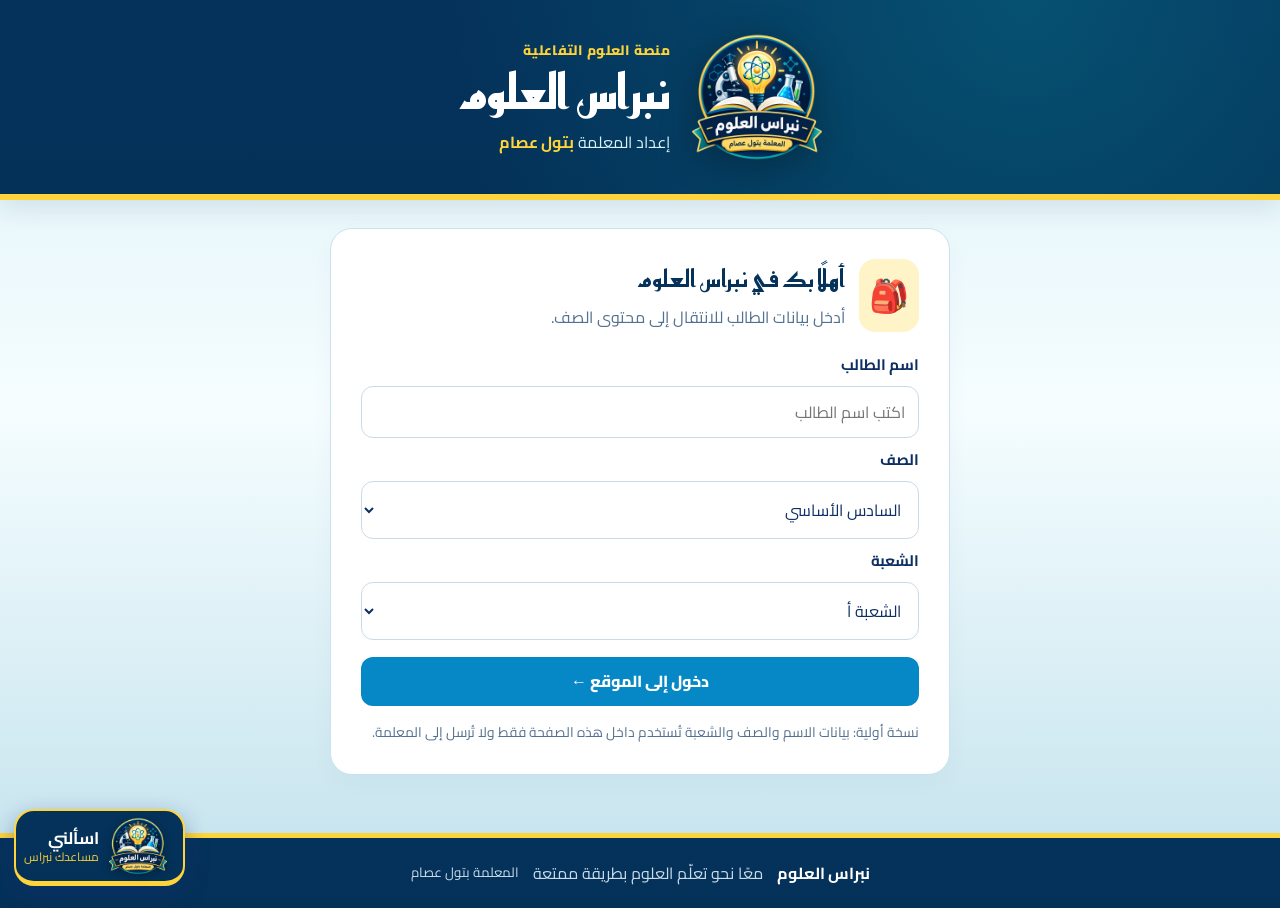
==== commit 9c50578c: "رفع الموقع" ====
--- a/index.html
+++ b/index.html
@@ -1,181 +1,97 @@
-<!DOCTYPE html>
+<!doctype html>
 <html lang="ar" dir="rtl">
 <head>
-<meta charset="UTF-8">
-<meta name="viewport" content="width=device-width, initial-scale=1.0">
-<meta name="theme-color" content="#052e56">
-<meta name="description" content="نبراس العلوم مع المعلمة بتول عصام — منصتك التعليمية للعلوم والحياة وفق المنهاج الفلسطيني.">
+<meta charset="utf-8">
+<meta name="viewport" content="width=device-width, initial-scale=1">
+<meta name="theme-color" content="#05325b">
+<link rel="icon" type="image/png" href="favicon.png">
+<link rel="apple-touch-icon" href="favicon.png">
 <title>نبراس العلوم | المعلمة بتول عصام</title>
-<style>
-:root{--navy:#052f59;--navy2:#063d6d;--blue:#087db8;--sky:#dff6ff;--gold:#ffd43b;--ink:#083864;--muted:#315878;--paper:#f4fbff;--line:#bceaff;--white:#fff}
-*{box-sizing:border-box}
-html{scroll-behavior:smooth;scroll-padding-top:100px}
-body{margin:0;font-family:Tahoma,Arial,sans-serif;color:var(--ink);background:var(--paper);line-height:1.8}
-a{transition:transform .2s,background .2s,color .2s}
-.container{width:min(1220px,96%);margin:auto}
-header{background:linear-gradient(105deg,#03294d,#073b68);color:white;position:sticky;top:0;z-index:20;box-shadow:0 5px 20px #062b4c24}
-.header-content{display:flex;align-items:center;justify-content:space-between;gap:18px;min-height:112px;padding:8px 0}
-.logo{display:flex;align-items:center;gap:9px;text-decoration:none;color:white;flex-shrink:0}
-.logo-badge{width:174px;height:164px;display:block;position:relative;filter:drop-shadow(0 5px 8px #001e3c45);transform:translateY(24px);flex-shrink:0}
-.logo-badge svg{width:100%;height:100%;display:block;overflow:visible}
-.logo-badge .badge-title{font-family:Tahoma,Arial,sans-serif;font-size:22px;font-weight:900;fill:#fff}
-.logo-badge .badge-teacher{font-family:Tahoma,Arial,sans-serif;font-size:10px;font-weight:900;fill:#062e55}
-nav{display:flex;align-items:stretch;justify-content:center;gap:clamp(8px,2vw,26px);flex:1}
-nav a{color:white;text-decoration:none;font-weight:800;font-size:14px;display:flex;flex-direction:column;align-items:center;justify-content:center;gap:3px;padding:8px 2px;min-width:65px;position:relative;text-align:center;line-height:1.4}
-nav a .nav-icon{font-size:30px;filter:drop-shadow(0 2px 1px #001c32)}
-nav a:hover,nav a.active{color:var(--gold);transform:translateY(-2px)}
-nav a.active:after{content:"";height:5px;background:var(--gold);border-radius:8px;position:absolute;bottom:-5px;left:0;right:0}
-.hero{position:relative;overflow:hidden;background:radial-gradient(ellipse at 30% 40%,#fff 0,#e6faff 48%,#bfefff 100%);border-bottom:4px solid #c9f5ff}
-.hero:before{content:"⚛  ✧   ⚗    ✦   ⚛";position:absolute;inset:10px 2%;font-size:clamp(20px,4vw,42px);letter-spacing:18px;color:#1594c52b;pointer-events:none;white-space:normal}
-.hero-grid{position:relative;display:grid;grid-template-columns:.85fr 1.15fr;align-items:center;gap:22px;min-height:445px;padding:28px 0 35px}
-.mascot-wrap{height:380px;display:grid;place-items:center;position:relative}
-.mascot-circle{width:min(350px,100%);height:340px;display:grid;place-items:center;border-radius:48% 52% 35% 42%;background:linear-gradient(145deg,#bcecff,#e8fbff);border:3px solid #a2e5f8;box-shadow:inset 0 -20px 30px #3bb7dc18;position:relative}
-.mascot{font-size:clamp(110px,16vw,190px);filter:drop-shadow(0 8px 5px #073c5d22);line-height:1}
-.mascot-prop{position:absolute;font-size:48px;filter:drop-shadow(0 4px 3px #07517a20)}
-.prop1{left:-5px;bottom:38px}.prop2{right:4px;top:25px}.prop3{right:-10px;bottom:55px;font-size:36px}
-.hero-copy{text-align:center;position:relative;z-index:1;padding:10px 15px}
-.hero h1{font-size:clamp(39px,6.4vw,78px);line-height:1.2;margin:0;color:#063767;font-weight:1000;text-shadow:0 2px 0 #fff}
-.hero .underline{width:min(310px,70%);height:10px;background:var(--gold);border-radius:50%;margin:7px auto 10px;transform:rotate(-3deg)}
-.teacher{font-size:clamp(20px,3vw,29px);font-weight:900;margin:0 0 20px}
-.slogan{display:inline-block;background:var(--gold);padding:7px 27px;clip-path:polygon(3% 12%,97% 0,100% 80%,4% 100%,0 60%);font-size:clamp(18px,2.8vw,29px);font-weight:900;margin:0 0 12px}
-.keywords{font-size:clamp(17px,2.3vw,23px);font-weight:900;margin:4px 0 15px;word-spacing:8px}
-.platform-note{display:inline-block;background:#baf1f2cc;border:3px solid #fff;border-radius:45px;padding:10px 24px;min-width:min(440px,100%);font-size:17px;font-weight:800;box-shadow:0 5px 14px #1684a515}
-section{padding:32px 0}
-.section-title{text-align:center;font-size:clamp(27px,4vw,44px);margin:0 0 22px;color:#063765;font-weight:1000}
-.section-title .sun{color:var(--gold);padding:0 8px}
-.cards{display:grid;grid-template-columns:repeat(6,minmax(0,1fr));gap:18px}
-.card{grid-column:span 2;min-height:282px;border:2px solid #c4ebff;border-radius:24px;padding:19px 16px 15px;text-align:center;display:flex;flex-direction:column;align-items:center;justify-content:flex-start;box-shadow:0 5px 14px #063c6510;position:relative;overflow:hidden}
-.card:before{content:"✧  ·  ✦";position:absolute;inset:12px auto auto 14px;font-size:22px;color:#fff9;pointer-events:none}
-.card.blue{background:linear-gradient(145deg,#d7f1ff,#bceaff)}
-.card.green{background:linear-gradient(145deg,#d8faec,#c1f2e5);border-color:#b6f0dc}
-.card.yellow{background:linear-gradient(145deg,#fff6d3,#ffedaa);border-color:#ffe18a}
-.card.purple{background:linear-gradient(145deg,#f1ddff,#e7d2fa);border-color:#e3c5ff}
-.card.teal{background:linear-gradient(145deg,#d4ffff,#b9f4f1);border-color:#9be9e7}
-.card.wide{grid-column:span 3;min-height:268px}
-.card-illustration{font-size:clamp(66px,8vw,100px);line-height:1.2;margin:0 0 10px;filter:drop-shadow(0 5px 3px #073d5c18)}
-.card h3{font-size:clamp(18px,2.2vw,24px);margin:0 0 3px;font-weight:1000}
-.card p{font-size:17px;margin:0 0 12px}
-.round-arrow{width:46px;height:46px;border-radius:50%;background:#0786c4;color:white;display:grid;place-items:center;text-decoration:none;font-size:30px;line-height:1;margin-top:auto;box-shadow:0 4px 8px #005b8a20}
-.green .round-arrow{background:#08a879}.yellow .round-arrow{background:#f2aa00}.purple .round-arrow{background:#8d65c9}.teal .round-arrow{background:#08a7ad}
-.round-arrow:hover{transform:translateX(-4px) scale(1.06)}
-.challenge{margin:5px auto 10px;display:grid;grid-template-columns:125px 1fr 170px;gap:16px;align-items:center;background:linear-gradient(100deg,#d2f8e9,#e2fff4);border-radius:28px;padding:14px 24px;position:relative}
-.trophy{font-size:85px;text-align:center;filter:drop-shadow(0 4px 2px #8c5b0020)}
-.challenge-copy{text-align:center}
-.challenge-title{display:inline-block;background:linear-gradient(90deg,#062d50,#064574);color:#fff;border-radius:8px;padding:4px 22px;font-size:21px;font-weight:900;box-shadow:0 4px 0 #fbd43b}
-.challenge-copy p{margin:6px 0 0;font-weight:700;font-size:16px}
-.future-note{text-align:center;font-size:18px;font-weight:900;color:#07518b;line-height:1.5}
-.future-note span{display:block;font-size:24px;color:#f5bb13}
-footer{background:linear-gradient(100deg,#03294c,#063a66);color:#e8f5ff;padding:22px 10px;text-align:center;font-size:15px}
-footer .footer-inner{display:flex;align-items:center;justify-content:center;gap:16px;flex-wrap:wrap}
-footer .star{font-size:25px;color:#d8f7ff}
-footer strong{color:#fff}
-@media(max-width:820px){.header-content{flex-direction:column;gap:0;padding:6px 0 12px}.logo-badge{width:82px;height:75px;transform:none}.logo-badge .logo-art{font-size:27px}.logo-badge strong{font-size:10px}nav{width:100%;gap:3px;justify-content:space-around}nav a{min-width:0;flex:1;font-size:11px}nav a .nav-icon{font-size:24px}.hero-grid{grid-template-columns:1fr;gap:0;padding:22px 0}.mascot-wrap{grid-row:2;height:245px}.mascot-circle{height:225px;width:235px}.mascot{font-size:120px}.hero-copy{grid-row:1}.cards{gap:12px}.card{grid-column:span 3;min-height:260px}.card.wide{grid-column:span 3}.challenge{grid-template-columns:75px 1fr;padding:12px}.trophy{font-size:60px}.future-note{grid-column:1/-1;font-size:15px}.challenge-title{font-size:17px}}
-@media(max-width:480px){.container{width:94%}.header-content{min-height:auto}nav a{font-size:10px;padding:7px 0}nav a .nav-icon{font-size:22px}.hero h1{font-size:39px}.teacher{font-size:19px;margin-bottom:12px}.slogan{font-size:17px;padding:7px 14px}.keywords{font-size:15px;word-spacing:2px}.platform-note{font-size:14px;padding:8px 12px;min-width:0}.cards{gap:10px}.card{grid-column:span 6;min-height:220px;padding:16px}.card.wide{grid-column:span 6;min-height:220px}.card-illustration{font-size:76px}.card h3{font-size:20px}.card p{font-size:15px}.challenge{grid-template-columns:55px 1fr;gap:8px;border-radius:18px;padding:12px 8px}.trophy{font-size:48px}.challenge-title{font-size:15px;padding:4px 9px}.challenge-copy p{font-size:13px}.future-note{font-size:14px}.future-note span{font-size:19px}footer{font-size:12px}}
-@media(prefers-reduced-motion:reduce){html{scroll-behavior:auto}*,*:before,*:after{transition:none!important}}
-</style>
+<link href="https://fonts.googleapis.com/css2?family=Reem+Kufi:wght@500;700&display=swap" rel="stylesheet">
+<link rel="stylesheet" href="style.css">
 </head>
 <body>
-<header id="home">
-  <div class="container header-content">
-    <nav aria-label="القائمة الرئيسية">
-      <a class="active" href="#home"><span class="nav-icon">⌂</span><span>الرئيسية</span></a>
-      <a href="#library"><span class="nav-icon">▤</span><span>أوراق العمل<br>والاختبارات</span></a>
-      <a href="#lessons"><span class="nav-icon">▣</span><span>الدروس<br>والملخصات</span></a>
-      <a href="#ask"><span class="nav-icon">☏</span><span>اسأل نبراس</span></a>
-      <a href="#games"><span class="nav-icon">🎮</span><span>المسابقات<br>والألعاب</span></a>
-      <a href="#lab"><span class="nav-icon">⚗</span><span>المختبر<br>والأنشطة</span></a>
-    </nav>
-    <a class="logo" href="#home" aria-label="نبراس العلوم">
-      <span class="logo-badge" aria-label="شعار نبراس العلوم">
-        <svg viewBox="0 0 200 190" role="img" aria-label="شعار نبراس العلوم: كتاب ومصباح وأدوات علمية">
-          <defs>
-            <radialGradient id="badgeNavy" cx="50%" cy="35%" r="70%"><stop offset="0" stop-color="#0b5482"/><stop offset="1" stop-color="#031d3e"/></radialGradient>
-            <linearGradient id="bulbGold" x1="0" y1="0" x2="1" y2="1"><stop stop-color="#fff59a"/><stop offset=".55" stop-color="#ffc928"/><stop offset="1" stop-color="#f28b00"/></linearGradient>
-            <linearGradient id="bookPage" x1="0" y1="0" x2="0" y2="1"><stop stop-color="#fff"/><stop offset="1" stop-color="#ffe7a0"/></linearGradient>
-          </defs>
-          <circle cx="100" cy="88" r="80" fill="url(#badgeNavy)" stroke="#ffd33d" stroke-width="4"/>
-          <circle cx="100" cy="88" r="73" fill="none" stroke="#00c3d0" stroke-width="2"/>
-          <g stroke="#ffd43b" stroke-width="3.5" stroke-linecap="round">
-            <path d="M100 17v12M66 24l5 10M134 24l-5 10M42 43l9 8M158 43l-9 8"/>
-          </g>
-          <g transform="translate(23 40)" stroke="#d8f7ff" stroke-width="2.8" stroke-linejoin="round">
-            <path d="M11 2h20l-3 10 10 24-3 7H5l-3-7 10-24z" fill="#eafaff"/>
-            <path d="M11 2h20M10 32h24" stroke="#008fc2" stroke-width="4"/>
-            <path d="M14 23h12l4 10H10z" fill="#00bde5" stroke="none"/>
-          </g>
-          <g transform="translate(146 45)" stroke="#bcefff" stroke-width="2.5" fill="none">
-            <path d="M0 5h28l-4 8v27l-7 6-7-6V13z" fill="#d8f9ff"/>
-            <path d="M2 30h24" stroke="#00b7e5" stroke-width="7"/>
-            <path d="M8 25h12" stroke="#28c86b" stroke-width="5"/>
-          </g>
-          <g transform="translate(51 27)">
-            <path d="M49 5c-20 0-32 14-32 31 0 13 8 19 15 27 4 4 5 10 5 15h24c0-5 1-11 5-15 7-8 15-14 15-27C81 19 68 5 49 5Z" fill="url(#bulbGold)" stroke="#fff3a3" stroke-width="3"/>
-            <path d="M38 79h22M39 86h20M41 93h16" stroke="#13c5e7" stroke-width="5" stroke-linecap="round"/>
-            <ellipse cx="49" cy="38" rx="20" ry="7" fill="none" stroke="#008ac4" stroke-width="4" transform="rotate(-35 49 38)"/>
-            <ellipse cx="49" cy="38" rx="20" ry="7" fill="none" stroke="#063c72" stroke-width="4" transform="rotate(45 49 38)"/>
-            <circle cx="49" cy="38" r="5" fill="#fff"/>
-          </g>
-          <g stroke="#ffd43b" stroke-width="2">
-            <path d="M29 111l7-7 7 7-7 7z" fill="#00c8d6"/>
-            <path d="M158 110l7-7 7 7-7 7z" fill="#00c8d6"/>
-          </g>
-          <path d="M22 126Q48 111 75 127L100 139Q125 111 178 126L174 149Q133 138 100 158Q67 138 26 149Z" fill="url(#bookPage)" stroke="#ffd43b" stroke-width="3"/>
-          <path d="M100 139v19M35 132q20-5 39 5M165 132q-20-5-39 5" stroke="#e5b82c" stroke-width="2" fill="none"/>
-          <path d="M8 132Q100 109 192 132L182 163Q100 179 18 163Z" fill="#05284e" stroke="#ffd43b" stroke-width="3"/>
-          <text x="100" y="151" text-anchor="middle" class="badge-title">نبراس العلوم</text>
-          <path d="M45 166Q100 157 155 166L150 181Q100 188 50 181Z" fill="#ffd43b" stroke="#fff0a1" stroke-width="1.5"/>
-          <text x="100" y="176" text-anchor="middle" class="badge-teacher">المعلمة بتول عصام</text>
-        </svg>
-      </span>
-    </a>
+<header class="hero">
+  <img class="brand-logo" src="logo.png" alt="شعار نبراس العلوم – المعلمة بتول عصام" width="130" height="130">
+  <div>
+    <p class="eyebrow">منصة العلوم التفاعلية</p>
+    <h1>نبراس العلوم</h1>
+    <p class="teacher">إعداد المعلمة <strong>بتول عصام</strong></p>
   </div>
 </header>
-<main>
-  <section class="hero">
-    <div class="container hero-grid">
-      <div class="mascot-wrap" aria-label="عالم صغير">
-        <div class="mascot-circle"><span class="mascot" role="img" aria-label="طالب عالم صغير">🧑🏻‍🔬</span><span class="mascot-prop prop1">🔭</span><span class="mascot-prop prop2">💡</span><span class="mascot-prop prop3">⚛️</span></div>
+
+<main class="container">
+  <section id="loginPanel" class="panel login-panel">
+    <div class="section-heading">
+      <span class="emoji">🎒</span>
+      <div><h2>أهلًا بك في نبراس العلوم</h2><p>أدخل بيانات الطالب للانتقال إلى محتوى الصف.</p></div>
+    </div>
+    <form id="studentForm">
+      <label for="studentName">اسم الطالب</label>
+      <input id="studentName" name="studentName" required maxlength="70" placeholder="اكتب اسم الطالب">
+      <label for="studentGrade">الصف</label>
+      <select id="studentGrade" name="studentGrade">
+        <option value="6">السادس الأساسي</option>
+        <option value="7">السابع الأساسي</option>
+      </select>
+      <label for="studentSection">الشعبة</label>
+      <select id="studentSection" name="studentSection">
+        <option value="أ">الشعبة أ</option>
+        <option value="ب">الشعبة ب</option>
+      </select>
+      <button class="primary" type="submit">دخول إلى الموقع ←</button>
+      <p class="privacy-note">نسخة أولية: بيانات الاسم والصف والشعبة تُستخدم داخل هذه الصفحة فقط ولا تُرسل إلى المعلمة.</p>
+    </form>
+  </section>
+
+  <section id="dashboard" class="hidden">
+    <div class="welcome-row">
+      <div><p class="eyebrow">مرحبًا بك</p><h2 id="welcomeTitle">رحلتك العلمية تبدأ هنا</h2><p id="studentMeta"></p></div>
+      <button id="changeStudent" class="secondary small" type="button">تغيير الطالب</button>
+    </div>
+    <div id="gradePicker" class="grade-grid">
+      <button class="grade-card grade-six" data-grade="6"><span class="big-icon">🔬</span><span class="card-title">الصف السادس</span><span class="card-subtitle">اكتشف العلوم خطوة بخطوة</span></button>
+      <button class="grade-card grade-seven" data-grade="7"><span class="big-icon">🧪</span><span class="card-title">الصف السابع</span><span class="card-subtitle">جرّب، لاحظ، واستنتج</span></button>
+    </div>
+    <div id="curriculum" class="hidden">
+      <div class="toolbar">
+        <button id="backGrades" class="secondary" type="button">→ الصفوف</button>
+        <div><p class="eyebrow">المحتوى الدراسي</p><h2 id="curriculumTitle">الصف السادس الأساسي</h2></div>
       </div>
-      <div class="hero-copy">
-        <h1>نبراس العلوم</h1><div class="underline"></div>
-        <p class="teacher">المعلمة بتول عصام</p>
-        <p class="slogan">رحلتك إلى عالم العلوم تبدأ هنا!</p>
-        <p class="keywords">تعلّم　 •　 اكتشف　 •　 جرّب　 •　 تميّز</p>
-        <div class="platform-note">منصتك التعليمية للصفين السادس والسابع<br>وفق المنهاج الفلسطيني</div>
+      <div id="termTabs" class="term-tabs hidden">
+        <button class="term-tab active" data-term="1">الفصل الأول</button>
+        <button class="term-tab" data-term="2">الفصل الثاني</button>
       </div>
-    </div>
-  </section>
-  <section id="sections">
-    <div class="container">
-      <h2 class="section-title"><span class="sun">〱</span> اختر مغامرتك العلمية <span class="sun">〱</span></h2>
-      <div class="cards">
-        <article class="card blue" id="worksheets"><div class="card-illustration">📝</div><h3>أوراق العمل والاختبارات</h3><p>تدرّب واختبر معلوماتك</p><a class="round-arrow" href="#library" aria-label="أوراق العمل والاختبارات">←</a></article>
-        <article class="card green" id="lessons"><div class="card-illustration">📚</div><h3>الدروس والملخصات</h3><p>افهم الدرس بسهولة</p><a class="round-arrow" href="#library" aria-label="الدروس والملخصات">←</a></article>
-        <article class="card yellow" id="ask"><div class="card-illustration">💬</div><h3>اسأل نبراس</h3><p>اسأل عن دروسك العلمية</p><a class="round-arrow" href="https://gemini.google.com/gem/1Fbq95XY2FA5H3JdDsnmWqwN279ZZmVLr?usp=sharing" target="_blank" rel="noopener noreferrer" aria-label="افتح اسأل نبراس">←</a></article>
-        <article class="card purple wide" id="games"><div class="card-illustration">🎮</div><h3>المسابقات والألعاب</h3><p>تعلّم وتحدَّ أصدقاءك</p><a class="round-arrow" href="#activities" aria-label="المسابقات والألعاب">←</a></article>
-        <article class="card teal wide" id="lab"><div class="card-illustration">🧪</div><h3>المختبر والأنشطة</h3><p>اكتشف العلوم بالتجربة والاستكشاف</p><a class="round-arrow" href="#activities" aria-label="المختبر والأنشطة">←</a></article>
-      </div>
-    </div>
-  </section>
-  <section id="library" style="padding-top:8px">
-    <div class="container">
-      <div class="challenge">
-        <div class="trophy" aria-hidden="true">🏆</div>
-        <div class="challenge-copy"><span class="challenge-title">✨ تحدّي نبراس الأسبوعي</span><p>هل أنت مستعد لاختبار ذكائك العلمي؟<br>ترقّب سؤالًا جديدًا كل أسبوع!</p></div>
-        <div class="future-note">معًا نصنع مستقبلًا<br>أكثر إشراقًا <span>〰</span></div>
-      </div>
-    </div>
-  </section>
-  <section id="activities" style="padding-top:0">
-    <div class="container" style="text-align:center">
-      <p style="color:#315878;font-weight:700;margin:0">✨ لاحظ • اسأل • جرّب • استنتج ✨</p>
+      <p class="hint">اختر الوحدة، ثم اختر الدرس لعرض مساحة الشرح والأنشطة.</p>
+      <div id="unitsGrid" class="units-grid"></div>
+      <section id="lessonPanel" class="panel lesson-panel hidden">
+        <div class="lesson-top"><span class="lesson-badge">صفحة الدرس</span><button id="closeLesson" class="secondary small" type="button">إغلاق ×</button></div>
+        <h2 id="lessonTitle"></h2>
+        <p id="lessonPath" class="muted"></p>
+        <div id="lessonBody" class="hidden"></div>
+        <div id="lessonDefault">
+        <div class="lesson-tools">
+          <article class="tool-card"><span>📘</span><h3>شرح الدرس</h3><p>مساحة لإضافة شرح علمي وأمثلة من الكتاب المدرسي.</p></article>
+          <article class="tool-card"><span>🧩</span><h3>نشاط تفاعلي</h3><p>تُضاف هنا محاكاة أو تجربة مناسبة لموضوع الدرس.</p></article>
+          <article class="tool-card"><span>🎮</span><h3>لعبة تعليمية</h3><p>تدريب قصير يساعد على تثبيت المفاهيم.</p></article>
+        </div>
+        <div class="quiz-box">
+          <h3>اختبار فهم سريع</h3>
+          <p>ما أفضل طريقة للتعلّم من هذا الدرس؟</p>
+          <label class="answer"><input type="radio" name="quiz" value="correct"> فهم المفاهيم وملاحظة الأمثلة ثم تطبيقها</label>
+          <label class="answer"><input type="radio" name="quiz" value="wrong"> حفظ عنوان الدرس فقط دون فهم</label>
+          <button id="checkQuiz" class="primary" type="button">تحقّق من الإجابة</button>
+          <p id="quizFeedback" aria-live="polite"></p>
+        </div>
+        </div>
+      </section>
     </div>
   </section>
 </main>
-<footer>
-  <div class="footer-inner"><span class="star">⚛</span><span>إعداد المعلمة بتول عصام</span><span>•</span><span>العلوم والحياة</span><span>•</span><span>المنهاج الفلسطيني</span><span class="star">♧</span></div>
-  <div style="margin-top:5px;font-size:12px;color:#b7d9f1">© <span id="year"></span> نبراس العلوم</div>
-</footer>
-<script>document.getElementById("year").textContent=new Date().getFullYear();</script>
+
+<footer><strong>نبراس العلوم</strong><span>معًا نحو تعلّم العلوم بطريقة ممتعة</span><small>المعلمة بتول عصام</small></footer>
+<script src="lessons.js"></script>
+<script src="script.js"></script>
+<script src="assistant.js"></script>
 </body>
 </html>
--- a/style.css
+++ b/style.css
@@ -0,0 +1,87 @@
+@import url('https://fonts.googleapis.com/css2?family=Cairo:wght@400;500;600;700;800&display=swap');
+:root{--navy:#123456;--blue:#246ba2;--teal:#167f78;--green:#21875a;--ink:#183b58;--muted:#637b8e;--line:#dce7ef;--bg:#f1f6fa;--white:#fff}
+*{box-sizing:border-box}body{margin:0;background:var(--bg);color:var(--ink);font-family:"Cairo",Tahoma,Arial,sans-serif;line-height:1.65}
+button,input,select{font:inherit}button{cursor:pointer;border:0}.hero{background:linear-gradient(125deg,#142d73,#176f78);color:#fff;display:flex;align-items:center;justify-content:center;gap:18px;padding:32px 18px;text-align:right;box-shadow:0 8px 24px #1234561c}.brand-mark{width:82px;height:82px;border-radius:25px;background:#ffffff1c;border:1px solid #ffffff55;display:grid;place-items:center;font-size:48px;color:#d8f5e9}.hero h1{font-size:clamp(2rem,6vw,3rem);margin:0;line-height:1.25}.eyebrow{margin:0;color:#75cfc3;font-size:.86rem;font-weight:800;letter-spacing:.02em}.teacher{margin:7px 0 0;color:#e1edf7}.container{max-width:1050px;margin:28px auto;padding:0 16px 30px}.panel{background:var(--white);border:1px solid var(--line);border-radius:22px;padding:clamp(18px,4vw,30px);box-shadow:0 8px 24px #12345608}.login-panel{max-width:620px;margin:0 auto}.section-heading{display:flex;align-items:center;gap:14px;margin-bottom:20px}.section-heading h2,.welcome-row h2,.toolbar h2{margin:0;color:var(--navy)}.section-heading p{margin:4px 0 0;color:var(--muted)}.emoji{font-size:2rem;background:#e6f3f6;border-radius:16px;padding:10px}form{display:grid;gap:9px}label{font-weight:700;font-size:.95rem}input:not([type=radio]),select{width:100%;border:1px solid #cbdbe6;border-radius:12px;background:#fff;padding:12px 13px;color:var(--ink);outline:none}input:focus,select:focus{border-color:#398db4;box-shadow:0 0 0 3px #398db41a}.primary,.secondary{border-radius:12px;padding:11px 17px;font-weight:800;transition:transform .15s,filter .15s}.primary{background:var(--teal);color:#fff;margin-top:8px}.primary:hover,.secondary:hover,.grade-card:hover{filter:brightness(.98);transform:translateY(-1px)}.secondary{background:#e8f1f7;color:var(--navy);border:1px solid #d4e2ec}.small{padding:7px 12px;font-size:.9rem}.privacy-note,.muted,.hint{color:var(--muted);font-size:.86rem}.privacy-note{margin:6px 0 0}.hidden{display:none!important}.welcome-row{display:flex;align-items:center;justify-content:space-between;gap:15px;background:#fff;border:1px solid var(--line);border-radius:20px;padding:20px;margin-bottom:18px}.welcome-row p:last-child{margin:4px 0 0;color:var(--muted)}.grade-grid{display:grid;grid-template-columns:repeat(2,minmax(0,1fr));gap:16px}.grade-card{min-height:205px;border-radius:22px;padding:24px;display:flex;flex-direction:column;align-items:flex-start;text-align:right;gap:5px;border:1px solid var(--line);box-shadow:0 8px 22px #12345609}.grade-six{background:linear-gradient(135deg,#fff,#e7f2ff)}.grade-seven{background:linear-gradient(135deg,#fff,#e5f6ec)}.big-icon{font-size:2.5rem}.card-title{font-size:1.35rem;font-weight:800;color:var(--navy)}.card-subtitle{color:var(--muted)}.toolbar{display:flex;align-items:center;gap:16px;margin:8px 0 20px}.toolbar h2{font-size:1.5rem}.term-tabs{display:grid;grid-template-columns:repeat(2,1fr);background:#e1ebf2;padding:5px;border-radius:15px;gap:5px}.term-tab{border-radius:11px;padding:12px;background:transparent;color:#4e6b81;font-weight:800}.term-tab.active{background:#fff;color:var(--navy);box-shadow:0 2px 8px #12345610}.hint{margin:12px 2px 16px}.units-grid{display:grid;grid-template-columns:repeat(2,minmax(0,1fr));gap:13px}.unit-card{background:#fff;border:1px solid var(--line);border-radius:18px;overflow:hidden}.unit-toggle{display:flex;align-items:center;gap:12px;width:100%;text-align:right;background:#fff;padding:17px;color:var(--ink)}.unit-icon{display:grid;place-items:center;width:48px;height:48px;flex-shrink:0;background:#e4f1fb;border-radius:14px;font-size:1.55rem}.unit-card:nth-child(even) .unit-icon{background:#e1f4e9}.unit-name{font-weight:800;font-size:1.03rem;display:block}.unit-meta{color:var(--muted);font-size:.8rem}.caret{margin-right:auto;color:#7890a3}.lesson-list{border-top:1px solid var(--line);padding:10px;background:#f7fafc;display:grid;gap:7px}.lesson-button{display:flex;align-items:center;gap:10px;text-align:right;background:#fff;border:1px solid #e2ebf1;border-radius:11px;padding:10px;color:var(--ink)}.lesson-number{display:grid;place-items:center;min-width:30px;height:30px;border-radius:9px;background:#e9f1f8;font-weight:800;color:#246ba2}.lesson-button:hover{border-color:#6eb7b0;background:#f3fbf9}.lesson-panel{margin-top:22px}.lesson-top{display:flex;align-items:center;justify-content:space-between}.lesson-badge{background:#e0f3ed;color:#176b59;border-radius:999px;padding:5px 12px;font-size:.8rem;font-weight:800}#lessonTitle{margin:14px 0 0;color:var(--navy)}.lesson-tools{display:grid;grid-template-columns:repeat(3,minmax(0,1fr));gap:12px;margin-top:20px}.tool-card{border:1px solid var(--line);border-radius:16px;padding:16px;background:#fbfdff}.tool-card span{font-size:1.8rem}.tool-card h3{margin:6px 0;color:var(--navy);font-size:1rem}.tool-card p{margin:0;color:var(--muted);font-size:.87rem}.quiz-box{margin-top:20px;padding:18px;border-radius:16px;background:#f4f8fb;border:1px solid var(--line)}.quiz-box h3{margin:0;color:var(--navy)}.answer{display:flex;align-items:flex-start;gap:8px;background:#fff;border:1px solid var(--line);border-radius:10px;padding:10px;margin:8px 0;font-weight:500}.answer input{margin-top:7px}#quizFeedback{font-weight:800}footer{background:#142d73;color:#fff;display:flex;justify-content:center;align-items:center;gap:14px;flex-wrap:wrap;text-align:center;padding:22px 12px}footer span,footer small{color:#c9dce9}
+@media(max-width:650px){.hero{padding:25px 15px}.brand-mark{width:66px;height:66px;font-size:38px;border-radius:20px}.container{margin:18px auto;padding:0 12px 24px}.grade-grid,.units-grid{grid-template-columns:1fr}.grade-card{min-height:155px;padding:20px}.welcome-row{align-items:flex-start}.lesson-tools{grid-template-columns:1fr}.toolbar{align-items:flex-start}.toolbar h2{font-size:1.25rem}.section-heading{align-items:flex-start}}
+.lc{margin-top:16px;padding:18px;border:1px solid var(--line);border-radius:16px;background:#fbfdff}.lc h3{margin:0 0 8px;color:var(--navy)}.lc p,.lc li{margin:6px 0}.lc ul{padding-inline-start:20px;margin:6px 0}.lc .tip{background:#e6f6f1;border-inline-start:4px solid var(--teal);padding:8px 12px;border-radius:10px;margin-top:10px}
+.cut-bar{height:26px;background:#e1ebf2;border-radius:99px;overflow:hidden;direction:ltr;margin:12px 0}.cut-bar i{display:block;height:100%;width:100%;background:linear-gradient(90deg,#b9c6d0,#e9eef2);transition:width .35s}
+.cut-read{font-size:1.1rem}.cut-msg{font-weight:800;color:var(--teal);min-height:1.6em}.row{display:flex;gap:10px;flex-wrap:wrap}
+.mq-q{font-weight:800;margin:6px 0 10px}.mq-opts{display:grid;gap:8px}.mq-opt{text-align:right;background:#fff;border:1px solid #cbdbe6;border-radius:12px;padding:11px 14px;color:var(--ink);font-weight:600}.mq-opt.ok{background:#dff3e8;border-color:#21875a}.mq-opt.no{background:#fbe5df;border-color:#a44d32}.mq-why{margin:10px 0 0;font-weight:600}.mq-prog{color:var(--muted);font-size:.85rem}
+/* ===== تصميم v3: ضوء النبراس ===== */
+:root{--navy:#14213d;--teal:#0f8b8d;--amber:#f4b942;--bg:#eef3f8}
+.hero{background:radial-gradient(circle at 85% -10%,#f4b94277,transparent 50%),linear-gradient(160deg,#0f1b35,#15355f)}
+.brand-mark{background:var(--amber);color:var(--navy);border:0;box-shadow:0 0 44px #f4b942a0}
+.eyebrow{color:var(--amber)}.hero .eyebrow{color:#ffd98a}
+h1,h2,.card-title,.unit-name{font-family:"Reem Kufi","Cairo",sans-serif}
+.primary{background:var(--navy)}.primary:hover{background:var(--teal)}
+.grade-card{position:relative;overflow:hidden}
+.grade-card::after{position:absolute;left:14px;bottom:-34px;font:700 9rem/1 "Reem Kufi",sans-serif;color:var(--navy);opacity:.09;pointer-events:none}
+.grade-six::after{content:"٦"}.grade-seven::after{content:"٧"}
+.grade-six{background:linear-gradient(135deg,#fff,#fff1cc)}.grade-seven{background:linear-gradient(135deg,#fff,#d9f0ef)}
+.units-grid{grid-template-columns:1fr}
+.unit-card{border-inline-start:6px solid var(--amber)}
+.lesson-button{padding:13px 12px;font-weight:600}.lesson-number{background:#fdecc0;color:#7a5200}
+.lesson-badge{background:#fdecc0;color:#7a5200}
+@media(max-width:600px){.grade-grid{grid-template-columns:1fr}.grade-card{min-height:150px}.hero{padding:24px 14px}.brand-mark{width:64px;height:64px;font-size:36px}}
+.lcards{display:grid;grid-template-columns:repeat(2,minmax(0,1fr));gap:12px;margin-top:18px}
+.lcard{display:flex;flex-direction:column;align-items:flex-start;gap:2px;text-align:right;text-decoration:none;color:var(--ink);background:#fff;border:2px solid var(--line);border-radius:16px;padding:14px;font:inherit}
+.lcard span{font-size:1.9rem}.lcard b{color:var(--navy);font-family:"Reem Kufi","Cairo",sans-serif}.lcard small{color:var(--muted)}
+.lcard.on{border-color:var(--amber);background:#fff8e6}.lcard:hover{border-color:var(--amber)}
+.wsq{list-style:arabic-indic;padding-inline-start:28px}.wsq li{margin:12px 0}.ln{border-bottom:1px solid #8aa0b3;height:2em}
+.wsq table,.lc table{width:100%;border-collapse:collapse;margin-top:8px}.wsq td,.wsq th{border:1px solid #8aa0b3;padding:6px 8px;height:2em}.wsq th{background:#eef3f8}
+@media print{body *{visibility:hidden}.printable,.printable *{visibility:visible}.printable{position:absolute;right:0;top:0;width:100%;border:0;box-shadow:none}.noprint{display:none!important}}
+
+/* ===== تصميم v4: الأزرق الملكي + التركوازي + الذهبي + الأبيض ===== */
+:root{--royal:#1b3f9e;--royal-dark:#142d73;--turq:#14b8b0;--turq-soft:#d3f1ef;--gold:#f5b82e;--gold-soft:#fff3d1;--navy:#142d73;--blue:#1b3f9e;--teal:#14b8b0;--amber:#f5b82e;--ink:#1c2f5e;--muted:#5a6d8f;--line:#d7e6ee;--bg:#f2fbfa}
+body{background:var(--bg)}
+.hero{background:radial-gradient(circle at 15% 0%,#14b8b066,transparent 55%),radial-gradient(circle at 90% 100%,#f5b82e44,transparent 50%),linear-gradient(150deg,#142d73,#1b3f9e);border-bottom:6px solid var(--gold);gap:22px}
+.brand-logo{width:130px;height:130px;object-fit:contain;filter:drop-shadow(0 6px 18px #0000004d);flex-shrink:0}
+.hero .eyebrow,.eyebrow{color:var(--gold)}
+.hero h1{color:#fff}.teacher{color:#e6f7f6}.teacher strong{color:var(--gold)}
+.primary{background:var(--royal);color:#fff}.primary:hover{background:var(--turq)}
+.secondary{background:var(--turq-soft);color:var(--royal-dark);border:1px solid #a9e3df}
+.emoji{background:var(--gold-soft)}
+input:focus,select:focus{border-color:var(--turq);box-shadow:0 0 0 3px #14b8b033}
+.grade-six{background:linear-gradient(135deg,#fff,var(--gold-soft));border-bottom:5px solid var(--gold)}
+.grade-seven{background:linear-gradient(135deg,#fff,var(--turq-soft));border-bottom:5px solid var(--turq)}
+.grade-card::after{color:var(--royal)}
+.term-tabs{background:var(--turq-soft)}.term-tab{color:var(--royal)}.term-tab.active{background:var(--royal);color:#fff}
+.unit-card{border-inline-start:6px solid var(--gold)}.unit-card:nth-child(even){border-inline-start-color:var(--turq)}
+.unit-icon{background:var(--gold-soft)}.unit-card:nth-child(even) .unit-icon{background:var(--turq-soft)}
+.lesson-list{background:#f6fdfc}
+.lesson-number{background:var(--gold-soft);color:#7a5200}
+.lesson-button:hover{border-color:var(--turq);background:#effaf9}
+.lesson-badge{background:var(--turq-soft);color:var(--royal-dark)}
+.lc .tip{background:var(--turq-soft);border-inline-start-color:var(--turq)}
+.lcard.on,.lcard:hover{border-color:var(--gold)}.lcard.on{background:var(--gold-soft)}
+.quiz-box{background:#f2fbfa}.mq-opt:hover{border-color:var(--turq)}
+.cut-msg{color:var(--royal)}
+footer{background:linear-gradient(150deg,#142d73,#1b3f9e);border-top:5px solid var(--gold)}
+@media(max-width:650px){.brand-logo{width:92px;height:92px}.hero{gap:14px}}
+.lesson-hello{margin:12px 0 0;color:var(--royal);font-weight:800}.lesson-hello+#lessonTitle{margin-top:2px}
+
+/* ===== تصميم v5: ألوان الموقع القديم (كحلي + سماوي فاتح + أصفر + بطاقات باستيل) ===== */
+:root{--royal:#05325b;--royal-dark:#032646;--turq:#09a5ae;--turq-soft:#c4f3fb;--gold:#ffd43a;--gold-soft:#fff4c7;--navy:#05325b;--blue:#0788c6;--teal:#09a5ae;--amber:#ffd43a;--ink:#0d2f63;--muted:#52708f;--line:#c9e3ee;--bg:#ddf1f8;--mint:#d3f7e9;--sky:#cbeafd;--lav:#efdbfe}
+body{background:linear-gradient(180deg,#ddf1f8 0%,#f5fdff 45%,#c1e1ec 100%);background-attachment:scroll;min-height:100vh;color:var(--ink)}
+.hero{background:radial-gradient(circle at 80% 0%,#09a5ae44,transparent 55%),linear-gradient(180deg,#05325b,#043158);border-bottom:6px solid var(--gold)}
+.hero .eyebrow,.eyebrow{color:var(--gold)}.hero h1{color:#fff}.teacher{color:#d9f3f8}.teacher strong{color:var(--gold)}
+.primary{background:var(--blue);color:#fff}.primary:hover{background:var(--turq)}
+.secondary{background:var(--turq-soft);color:var(--royal);border:1px solid #9fdde6}
+.grade-six{background:linear-gradient(135deg,#fffbe6,var(--gold-soft));border-bottom:5px solid var(--gold)}
+.grade-seven{background:linear-gradient(135deg,#f1faff,var(--sky));border-bottom:5px solid var(--blue)}
+.grade-card::after{color:var(--royal)}
+.term-tabs{background:var(--turq-soft)}.term-tab{color:var(--royal)}.term-tab.active{background:var(--royal);color:#fff}
+.unit-card:nth-child(4n+1){background:var(--gold-soft);border-inline-start-color:var(--gold)}
+.unit-card:nth-child(4n+2){background:var(--sky);border-inline-start-color:var(--blue)}
+.unit-card:nth-child(4n+3){background:var(--mint);border-inline-start-color:#0aa77a}
+.unit-card:nth-child(4n+4){background:var(--lav);border-inline-start-color:#8d65c8}
+.unit-card .unit-icon,.unit-card:nth-child(even) .unit-icon{background:#ffffffb3}
+.lesson-list{background:#f5fdff}
+.lesson-number{background:var(--gold-soft);color:#7a5200}
+.lesson-button:hover{border-color:var(--blue);background:#eef9ff}
+.lesson-badge{background:var(--turq-soft);color:var(--royal)}
+.lc .tip{background:var(--turq-soft);border-inline-start-color:var(--blue)}
+.lcard.on,.lcard:hover{border-color:var(--gold)}.lcard.on{background:var(--gold-soft)}
+.quiz-box{background:#f5fdff}.mq-opt:hover{border-color:var(--blue)}.cut-msg{color:var(--royal)}
+.lesson-hello{color:var(--blue)}
+footer{background:linear-gradient(180deg,#05325b,#043158);border-top:5px solid var(--gold)}
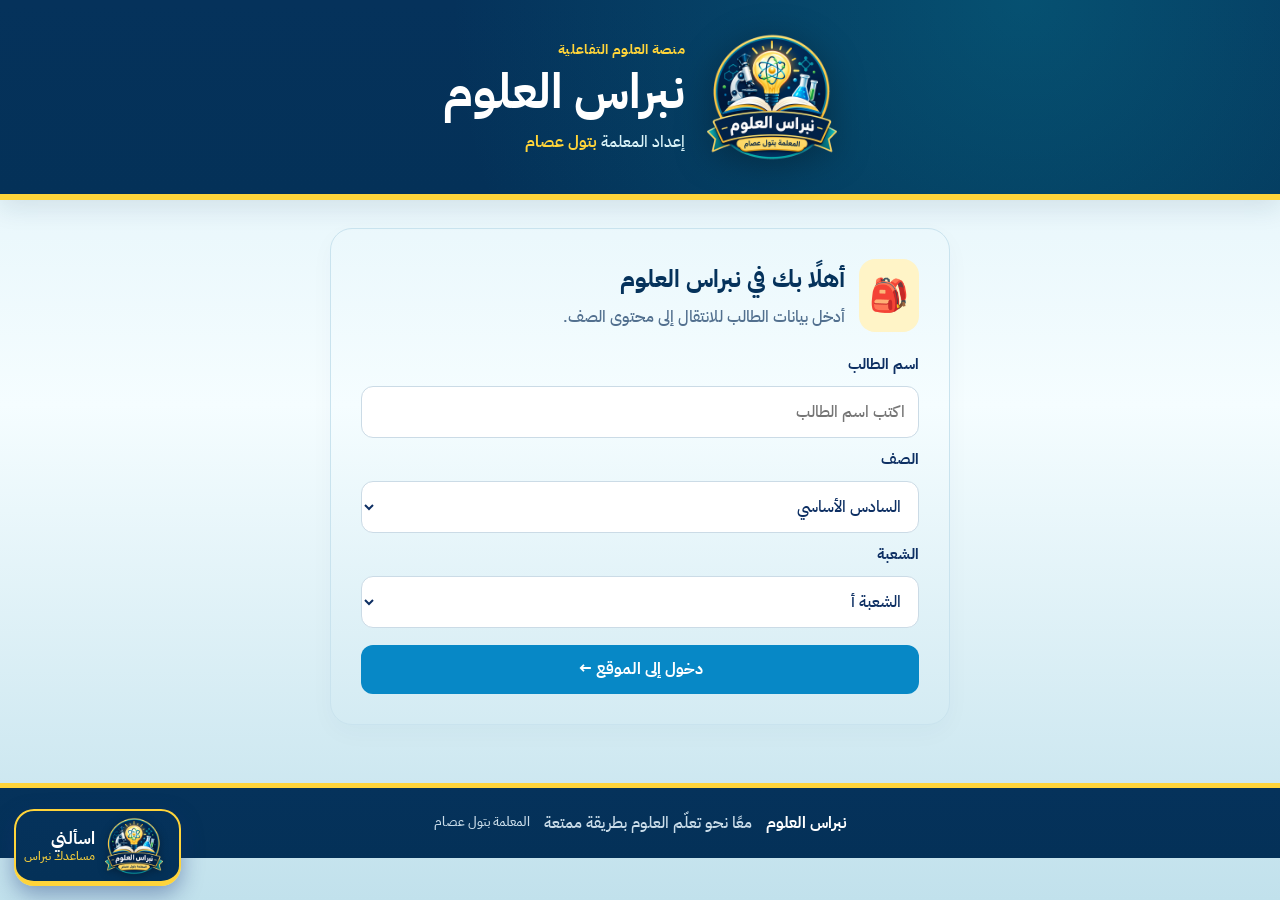
==== commit 031faeaf: "Add files via upload" ====
--- a/index.html
+++ b/index.html
@@ -7,7 +7,9 @@
 <link rel="icon" type="image/png" href="favicon.png">
 <link rel="apple-touch-icon" href="favicon.png">
 <title>نبراس العلوم | المعلمة بتول عصام</title>
-<link href="https://fonts.googleapis.com/css2?family=Reem+Kufi:wght@500;700&display=swap" rel="stylesheet">
+<link rel="preconnect" href="https://fonts.googleapis.com">
+<link rel="preconnect" href="https://fonts.gstatic.com" crossorigin>
+<link href="https://fonts.googleapis.com/css2?family=IBM+Plex+Sans+Arabic:wght@400;500;600;700&display=swap" rel="stylesheet">
 <link rel="stylesheet" href="style.css">
 </head>
 <body>
@@ -40,7 +42,6 @@
         <option value="ب">الشعبة ب</option>
       </select>
       <button class="primary" type="submit">دخول إلى الموقع ←</button>
-      <p class="privacy-note">نسخة أولية: بيانات الاسم والصف والشعبة تُستخدم داخل هذه الصفحة فقط ولا تُرسل إلى المعلمة.</p>
     </form>
   </section>
 
@@ -55,41 +56,28 @@
     </div>
     <div id="curriculum" class="hidden">
       <div class="toolbar">
-        <button id="backGrades" class="secondary" type="button">→ الصفوف</button>
+        <button id="backGrades" class="secondary" type="button">→ رجوع</button>
         <div><p class="eyebrow">المحتوى الدراسي</p><h2 id="curriculumTitle">الصف السادس الأساسي</h2></div>
       </div>
-      <div id="termTabs" class="term-tabs hidden">
+      <div id="termTabs" class="term-tabs" role="tablist">
         <button class="term-tab active" data-term="1">الفصل الأول</button>
         <button class="term-tab" data-term="2">الفصل الثاني</button>
       </div>
-      <p class="hint">اختر الوحدة، ثم اختر الدرس لعرض مساحة الشرح والأنشطة.</p>
+      <p class="hint">اختر الفصل ثم الوحدة، ثم اختر الدرس لتظهر بطاقاته: الشرح والفيديو وورقة العمل والألعاب.</p>
       <div id="unitsGrid" class="units-grid"></div>
       <section id="lessonPanel" class="panel lesson-panel hidden">
-        <div class="lesson-top"><span class="lesson-badge">صفحة الدرس</span><button id="closeLesson" class="secondary small" type="button">إغلاق ×</button></div>
+        <div class="lesson-top"><span class="lesson-badge">صفحة الدرس</span><button id="closeLesson" class="secondary small" type="button">→ رجوع</button></div>
         <h2 id="lessonTitle"></h2>
         <p id="lessonPath" class="muted"></p>
-        <div id="lessonBody" class="hidden"></div>
-        <div id="lessonDefault">
-        <div class="lesson-tools">
-          <article class="tool-card"><span>📘</span><h3>شرح الدرس</h3><p>مساحة لإضافة شرح علمي وأمثلة من الكتاب المدرسي.</p></article>
-          <article class="tool-card"><span>🧩</span><h3>نشاط تفاعلي</h3><p>تُضاف هنا محاكاة أو تجربة مناسبة لموضوع الدرس.</p></article>
-          <article class="tool-card"><span>🎮</span><h3>لعبة تعليمية</h3><p>تدريب قصير يساعد على تثبيت المفاهيم.</p></article>
-        </div>
-        <div class="quiz-box">
-          <h3>اختبار فهم سريع</h3>
-          <p>ما أفضل طريقة للتعلّم من هذا الدرس؟</p>
-          <label class="answer"><input type="radio" name="quiz" value="correct"> فهم المفاهيم وملاحظة الأمثلة ثم تطبيقها</label>
-          <label class="answer"><input type="radio" name="quiz" value="wrong"> حفظ عنوان الدرس فقط دون فهم</label>
-          <button id="checkQuiz" class="primary" type="button">تحقّق من الإجابة</button>
-          <p id="quizFeedback" aria-live="polite"></p>
-        </div>
-        </div>
-      </section>
+        <div id="lessonBody"></div>
+        </section>
     </div>
   </section>
 </main>
 
 <footer><strong>نبراس العلوم</strong><span>معًا نحو تعلّم العلوم بطريقة ممتعة</span><small>المعلمة بتول عصام</small></footer>
+<script src="common.js"></script>
+<script src="curriculum.js"></script>
 <script src="lessons.js"></script>
 <script src="script.js"></script>
 <script src="assistant.js"></script>
--- a/style.css
+++ b/style.css
@@ -1,6 +1,7 @@
-@import url('https://fonts.googleapis.com/css2?family=Cairo:wght@400;500;600;700;800&display=swap');
+:root{--font:"IBM Plex Sans Arabic","Segoe UI",Tahoma,Arial,sans-serif}
+500;600;700;800&display=swap');
 :root{--navy:#123456;--blue:#246ba2;--teal:#167f78;--green:#21875a;--ink:#183b58;--muted:#637b8e;--line:#dce7ef;--bg:#f1f6fa;--white:#fff}
-*{box-sizing:border-box}body{margin:0;background:var(--bg);color:var(--ink);font-family:"Cairo",Tahoma,Arial,sans-serif;line-height:1.65}
+*{box-sizing:border-box}body{margin:0;background:var(--bg);color:var(--ink);font-family:var(--font);line-height:1.65}
 button,input,select{font:inherit}button{cursor:pointer;border:0}.hero{background:linear-gradient(125deg,#142d73,#176f78);color:#fff;display:flex;align-items:center;justify-content:center;gap:18px;padding:32px 18px;text-align:right;box-shadow:0 8px 24px #1234561c}.brand-mark{width:82px;height:82px;border-radius:25px;background:#ffffff1c;border:1px solid #ffffff55;display:grid;place-items:center;font-size:48px;color:#d8f5e9}.hero h1{font-size:clamp(2rem,6vw,3rem);margin:0;line-height:1.25}.eyebrow{margin:0;color:#75cfc3;font-size:.86rem;font-weight:800;letter-spacing:.02em}.teacher{margin:7px 0 0;color:#e1edf7}.container{max-width:1050px;margin:28px auto;padding:0 16px 30px}.panel{background:var(--white);border:1px solid var(--line);border-radius:22px;padding:clamp(18px,4vw,30px);box-shadow:0 8px 24px #12345608}.login-panel{max-width:620px;margin:0 auto}.section-heading{display:flex;align-items:center;gap:14px;margin-bottom:20px}.section-heading h2,.welcome-row h2,.toolbar h2{margin:0;color:var(--navy)}.section-heading p{margin:4px 0 0;color:var(--muted)}.emoji{font-size:2rem;background:#e6f3f6;border-radius:16px;padding:10px}form{display:grid;gap:9px}label{font-weight:700;font-size:.95rem}input:not([type=radio]),select{width:100%;border:1px solid #cbdbe6;border-radius:12px;background:#fff;padding:12px 13px;color:var(--ink);outline:none}input:focus,select:focus{border-color:#398db4;box-shadow:0 0 0 3px #398db41a}.primary,.secondary{border-radius:12px;padding:11px 17px;font-weight:800;transition:transform .15s,filter .15s}.primary{background:var(--teal);color:#fff;margin-top:8px}.primary:hover,.secondary:hover,.grade-card:hover{filter:brightness(.98);transform:translateY(-1px)}.secondary{background:#e8f1f7;color:var(--navy);border:1px solid #d4e2ec}.small{padding:7px 12px;font-size:.9rem}.privacy-note,.muted,.hint{color:var(--muted);font-size:.86rem}.privacy-note{margin:6px 0 0}.hidden{display:none!important}.welcome-row{display:flex;align-items:center;justify-content:space-between;gap:15px;background:#fff;border:1px solid var(--line);border-radius:20px;padding:20px;margin-bottom:18px}.welcome-row p:last-child{margin:4px 0 0;color:var(--muted)}.grade-grid{display:grid;grid-template-columns:repeat(2,minmax(0,1fr));gap:16px}.grade-card{min-height:205px;border-radius:22px;padding:24px;display:flex;flex-direction:column;align-items:flex-start;text-align:right;gap:5px;border:1px solid var(--line);box-shadow:0 8px 22px #12345609}.grade-six{background:linear-gradient(135deg,#fff,#e7f2ff)}.grade-seven{background:linear-gradient(135deg,#fff,#e5f6ec)}.big-icon{font-size:2.5rem}.card-title{font-size:1.35rem;font-weight:800;color:var(--navy)}.card-subtitle{color:var(--muted)}.toolbar{display:flex;align-items:center;gap:16px;margin:8px 0 20px}.toolbar h2{font-size:1.5rem}.term-tabs{display:grid;grid-template-columns:repeat(2,1fr);background:#e1ebf2;padding:5px;border-radius:15px;gap:5px}.term-tab{border-radius:11px;padding:12px;background:transparent;color:#4e6b81;font-weight:800}.term-tab.active{background:#fff;color:var(--navy);box-shadow:0 2px 8px #12345610}.hint{margin:12px 2px 16px}.units-grid{display:grid;grid-template-columns:repeat(2,minmax(0,1fr));gap:13px}.unit-card{background:#fff;border:1px solid var(--line);border-radius:18px;overflow:hidden}.unit-toggle{display:flex;align-items:center;gap:12px;width:100%;text-align:right;background:#fff;padding:17px;color:var(--ink)}.unit-icon{display:grid;place-items:center;width:48px;height:48px;flex-shrink:0;background:#e4f1fb;border-radius:14px;font-size:1.55rem}.unit-card:nth-child(even) .unit-icon{background:#e1f4e9}.unit-name{font-weight:800;font-size:1.03rem;display:block}.unit-meta{color:var(--muted);font-size:.8rem}.caret{margin-right:auto;color:#7890a3}.lesson-list{border-top:1px solid var(--line);padding:10px;background:#f7fafc;display:grid;gap:7px}.lesson-button{display:flex;align-items:center;gap:10px;text-align:right;background:#fff;border:1px solid #e2ebf1;border-radius:11px;padding:10px;color:var(--ink)}.lesson-number{display:grid;place-items:center;min-width:30px;height:30px;border-radius:9px;background:#e9f1f8;font-weight:800;color:#246ba2}.lesson-button:hover{border-color:#6eb7b0;background:#f3fbf9}.lesson-panel{margin-top:22px}.lesson-top{display:flex;align-items:center;justify-content:space-between}.lesson-badge{background:#e0f3ed;color:#176b59;border-radius:999px;padding:5px 12px;font-size:.8rem;font-weight:800}#lessonTitle{margin:14px 0 0;color:var(--navy)}.lesson-tools{display:grid;grid-template-columns:repeat(3,minmax(0,1fr));gap:12px;margin-top:20px}.tool-card{border:1px solid var(--line);border-radius:16px;padding:16px;background:#fbfdff}.tool-card span{font-size:1.8rem}.tool-card h3{margin:6px 0;color:var(--navy);font-size:1rem}.tool-card p{margin:0;color:var(--muted);font-size:.87rem}.quiz-box{margin-top:20px;padding:18px;border-radius:16px;background:#f4f8fb;border:1px solid var(--line)}.quiz-box h3{margin:0;color:var(--navy)}.answer{display:flex;align-items:flex-start;gap:8px;background:#fff;border:1px solid var(--line);border-radius:10px;padding:10px;margin:8px 0;font-weight:500}.answer input{margin-top:7px}#quizFeedback{font-weight:800}footer{background:#142d73;color:#fff;display:flex;justify-content:center;align-items:center;gap:14px;flex-wrap:wrap;text-align:center;padding:22px 12px}footer span,footer small{color:#c9dce9}
 @media(max-width:650px){.hero{padding:25px 15px}.brand-mark{width:66px;height:66px;font-size:38px;border-radius:20px}.container{margin:18px auto;padding:0 12px 24px}.grade-grid,.units-grid{grid-template-columns:1fr}.grade-card{min-height:155px;padding:20px}.welcome-row{align-items:flex-start}.lesson-tools{grid-template-columns:1fr}.toolbar{align-items:flex-start}.toolbar h2{font-size:1.25rem}.section-heading{align-items:flex-start}}
 .lc{margin-top:16px;padding:18px;border:1px solid var(--line);border-radius:16px;background:#fbfdff}.lc h3{margin:0 0 8px;color:var(--navy)}.lc p,.lc li{margin:6px 0}.lc ul{padding-inline-start:20px;margin:6px 0}.lc .tip{background:#e6f6f1;border-inline-start:4px solid var(--teal);padding:8px 12px;border-radius:10px;margin-top:10px}
@@ -12,10 +13,10 @@
 .hero{background:radial-gradient(circle at 85% -10%,#f4b94277,transparent 50%),linear-gradient(160deg,#0f1b35,#15355f)}
 .brand-mark{background:var(--amber);color:var(--navy);border:0;box-shadow:0 0 44px #f4b942a0}
 .eyebrow{color:var(--amber)}.hero .eyebrow{color:#ffd98a}
-h1,h2,.card-title,.unit-name{font-family:"Reem Kufi","Cairo",sans-serif}
+h1,h2,.card-title,.unit-name{font-family:var(--font)}
 .primary{background:var(--navy)}.primary:hover{background:var(--teal)}
 .grade-card{position:relative;overflow:hidden}
-.grade-card::after{position:absolute;left:14px;bottom:-34px;font:700 9rem/1 "Reem Kufi",sans-serif;color:var(--navy);opacity:.09;pointer-events:none}
+.grade-card::after{position:absolute;left:14px;bottom:-34px;font:700 9rem/1 var(--font);color:var(--navy);opacity:.09;pointer-events:none}
 .grade-six::after{content:"٦"}.grade-seven::after{content:"٧"}
 .grade-six{background:linear-gradient(135deg,#fff,#fff1cc)}.grade-seven{background:linear-gradient(135deg,#fff,#d9f0ef)}
 .units-grid{grid-template-columns:1fr}
@@ -25,7 +26,7 @@
 @media(max-width:600px){.grade-grid{grid-template-columns:1fr}.grade-card{min-height:150px}.hero{padding:24px 14px}.brand-mark{width:64px;height:64px;font-size:36px}}
 .lcards{display:grid;grid-template-columns:repeat(2,minmax(0,1fr));gap:12px;margin-top:18px}
 .lcard{display:flex;flex-direction:column;align-items:flex-start;gap:2px;text-align:right;text-decoration:none;color:var(--ink);background:#fff;border:2px solid var(--line);border-radius:16px;padding:14px;font:inherit}
-.lcard span{font-size:1.9rem}.lcard b{color:var(--navy);font-family:"Reem Kufi","Cairo",sans-serif}.lcard small{color:var(--muted)}
+.lcard span{font-size:1.9rem}.lcard b{color:var(--navy);font-family:var(--font)}.lcard small{color:var(--muted)}
 .lcard.on{border-color:var(--amber);background:#fff8e6}.lcard:hover{border-color:var(--amber)}
 .wsq{list-style:arabic-indic;padding-inline-start:28px}.wsq li{margin:12px 0}.ln{border-bottom:1px solid #8aa0b3;height:2em}
 .wsq table,.lc table{width:100%;border-collapse:collapse;margin-top:8px}.wsq td,.wsq th{border:1px solid #8aa0b3;padding:6px 8px;height:2em}.wsq th{background:#eef3f8}
@@ -85,3 +86,21 @@
 .quiz-box{background:#f5fdff}.mq-opt:hover{border-color:var(--blue)}.cut-msg{color:var(--royal)}
 .lesson-hello{color:var(--blue)}
 footer{background:linear-gradient(180deg,#05325b,#043158);border-top:5px solid var(--gold)}
+
+.lc td,.lc th{border:1px solid #cfdbe8;padding:6px 8px;text-align:center}.lc th{background:#eef6fb}.lc details{margin-top:8px;background:#f3f9fd;border-radius:12px;padding:8px 12px}.lc summary{cursor:pointer;color:var(--royal)}
+.isym{display:inline-flex;flex-direction:column;font-weight:800;line-height:1.1;font-size:.6em;margin-inline-end:3px;vertical-align:middle;text-align:center}.isym i{font-style:normal}
+
+/* ===== v26: حالة الدرس + إعداد المعلمة + رجوع ===== */
+body{font-weight:500;letter-spacing:0}
+h1,h2,h3,.card-title,.unit-name,.lcard b{font-weight:700}
+.lesson-button{width:100%}
+.lesson-name{flex:1}
+.lesson-status{font-size:.75rem;font-weight:700;border-radius:999px;padding:3px 10px;white-space:nowrap}
+.lesson-status.ready{background:var(--mint);color:#17694a}
+.lesson-status.soon{background:#eef2f6;color:var(--muted)}
+.lesson-button.current{border-color:var(--turq);background:#effaf9}
+.lc .credit{margin:14px 0 0;padding-top:8px;border-top:1px dashed var(--line);font-size:.82rem;font-weight:600;color:var(--muted);text-align:left}
+.lc .soon-box{text-align:center;padding:18px 10px;background:var(--gold-soft);border:2px dashed var(--gold);border-radius:14px;font-weight:600}
+.lcard.soon{opacity:.92}
+.lcard .tag{font-size:.72rem;font-weight:700;background:#eef2f6;color:var(--muted);border-radius:999px;padding:1px 9px;margin-top:4px}
+button:focus-visible,a:focus-visible,input:focus-visible,select:focus-visible{outline:3px solid var(--turq);outline-offset:2px}
